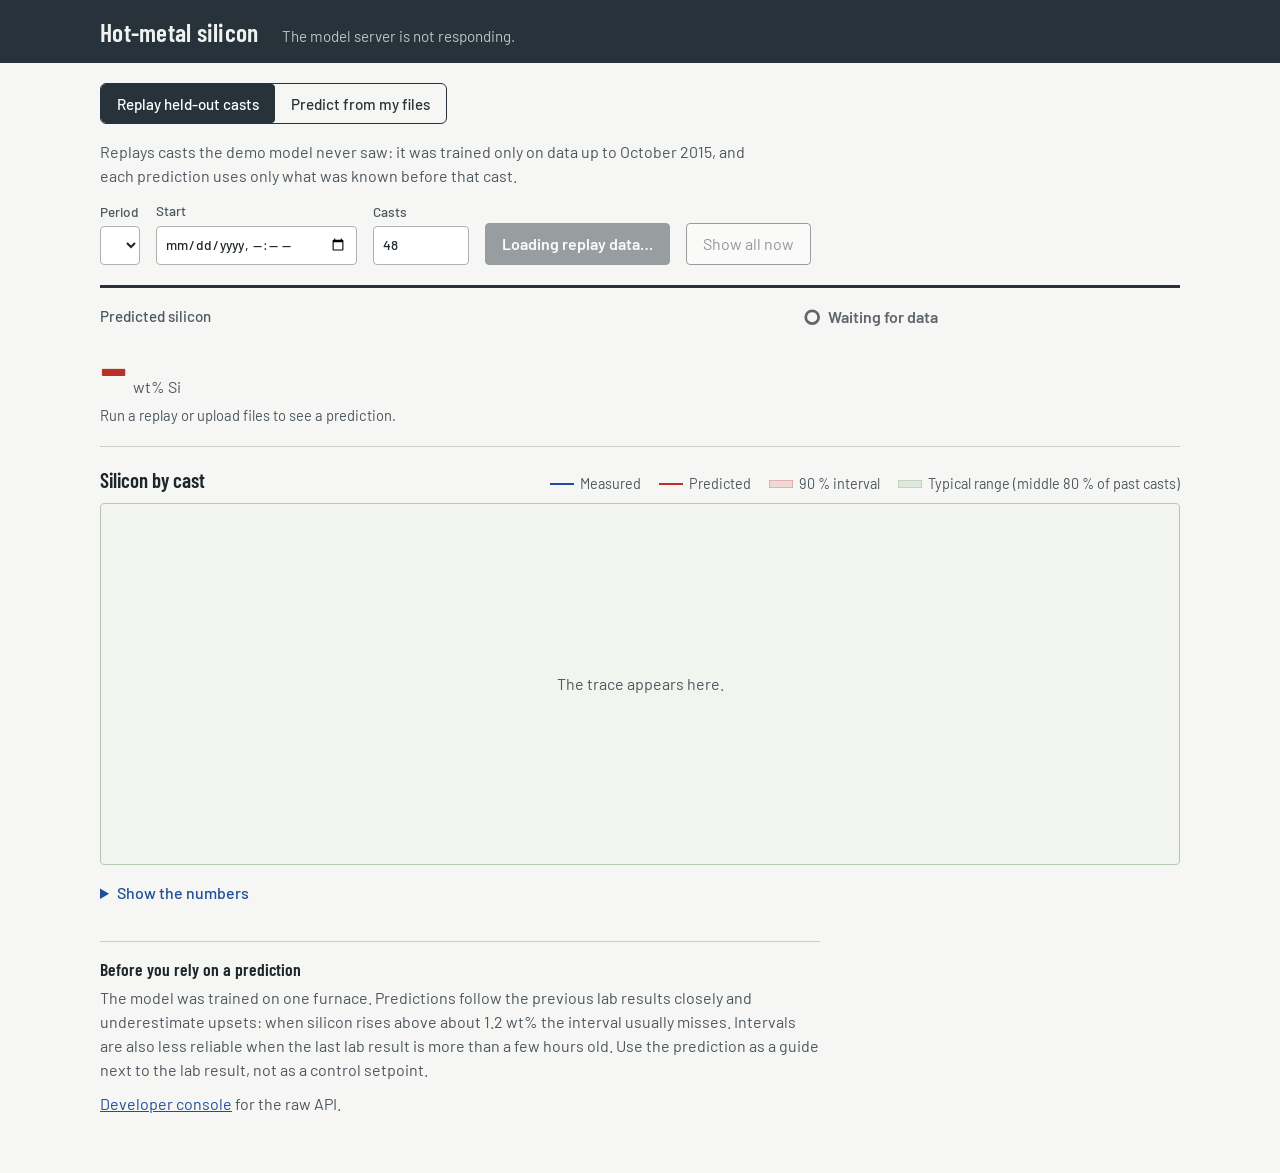
==== static/index.html @ e993f317 "Stage 4" ====
<!doctype html>
<html lang="en">
<head>
  <meta charset="utf-8">
  <meta name="viewport" content="width=device-width, initial-scale=1">
  <title>Hot-metal silicon</title>
  <link rel="preconnect" href="https://fonts.googleapis.com">
  <link rel="preconnect" href="https://fonts.gstatic.com" crossorigin>
  <link rel="stylesheet" href="https://fonts.googleapis.com/css2?family=Barlow:wght@400;500;600&family=Barlow+Condensed:wght@500;600&display=swap">
  <link rel="stylesheet" href="/static/app.css">
</head>
<body>
  <header class="masthead">
    <div class="masthead-inner">
      <h1>Hot-metal silicon</h1>
      <p id="model-line" class="model-line">Loading the model…</p>
    </div>
  </header>

  <main class="page">
    <div class="mode-switch" role="tablist" aria-label="Data source">
      <button role="tab" id="tab-replay" aria-selected="true" aria-controls="panel-replay">Replay held-out casts</button>
      <button role="tab" id="tab-files" aria-selected="false" aria-controls="panel-files" tabindex="-1">Predict from my files</button>
    </div>

    <section id="panel-replay" role="tabpanel" aria-labelledby="tab-replay" class="controls">
      <p class="lede">Replays casts the demo model never saw: it was trained only on data up to <span id="held-from">October 2015</span>,
        and each prediction uses only what was known before that cast.</p>
      <form id="replay-form" class="control-row">
        <label>Period
          <select id="replay-preset"></select>
        </label>
        <label>Start
          <input type="datetime-local" id="replay-start" step="60" required>
        </label>
        <label>Casts
          <input type="number" id="replay-casts" min="1" max="200" value="48" required>
        </label>
        <button type="submit" class="primary" id="replay-go">Play replay</button>
        <button type="button" id="replay-skip" disabled>Show all now</button>
      </form>
      <p id="replay-unavailable" class="notice" hidden></p>
    </section>

    <section id="panel-files" role="tabpanel" aria-labelledby="tab-files" class="controls" hidden>
      <p class="lede">Use your own readings. The sensor file needs a <code>dt</code> column and the 27 process variables
        (<span id="sensor-cols">Fb, Ph, Pc, …</span>), with at least 24 hourly rows before the chosen time.
        The Si file needs <code>dt</code> and <code>Si</code>, with at least 3 results before that time. CSV or Excel.</p>
      <form id="files-form" class="control-row">
        <label>Sensor readings
          <input type="file" id="sensor-file" accept=".csv,.xlsx,.xlsm" required>
        </label>
        <label>Si lab results
          <input type="file" id="si-file" accept=".csv,.xlsx,.xlsm" required>
        </label>
        <label>Cast time (optional)
          <input type="datetime-local" id="files-time" step="60" aria-describedby="files-time-help">
          <span id="files-time-help" class="hint">Blank means the latest sensor reading</span>
        </label>
        <button type="submit" class="primary" id="files-go">Predict next cast</button>
      </form>
    </section>

    <p id="error" class="error" role="alert" hidden></p>

    <section class="readout" aria-labelledby="readout-title" aria-live="polite">
      <div class="reading">
        <h2 id="readout-title" class="reading-title">Predicted silicon</h2>
        <p class="reading-value"><span id="pred-value">–</span><span class="unit">wt% Si</span></p>
        <p id="pred-when" class="reading-when">Run a replay or upload files to see a prediction.</p>
      </div>
      <div class="gauge-wrap">
        <svg id="gauge" class="gauge" role="img" aria-label="Prediction interval against the typical range"></svg>
        <p id="gauge-caption" class="gauge-caption"></p>
      </div>
      <div class="status">
        <p id="status-line" class="status-line" data-status="idle">
          <svg class="status-icon" viewBox="0 0 20 20" aria-hidden="true"><circle cx="10" cy="10" r="8"/></svg>
          <span id="status-text">Waiting for data</span>
        </p>
        <ul id="messages" class="messages"></ul>
      </div>
    </section>

    <section class="recorder" aria-labelledby="chart-title">
      <div class="recorder-head">
        <h2 id="chart-title">Silicon by cast</h2>
        <ul class="legend" aria-label="Legend">
          <li><svg viewBox="0 0 24 8" aria-hidden="true"><line x1="0" y1="4" x2="24" y2="4" class="pen-measured"/></svg>Measured</li>
          <li><svg viewBox="0 0 24 8" aria-hidden="true"><line x1="0" y1="4" x2="24" y2="4" class="pen-predicted"/></svg>Predicted</li>
          <li><svg viewBox="0 0 24 8" aria-hidden="true"><rect x="0" y="0" width="24" height="8" class="band-swatch"/></svg>90 % interval</li>
          <li><svg viewBox="0 0 24 8" aria-hidden="true"><rect x="0" y="0" width="24" height="8" class="typical-swatch"/></svg>Typical range (middle 80 % of past casts)</li>
        </ul>
      </div>
      <div class="chart-paper">
        <svg id="chart" class="chart" role="img" aria-label="Measured and predicted silicon by cast"></svg>
        <div id="tooltip" class="tooltip" hidden></div>
        <p id="chart-empty" class="chart-empty">The trace appears here.</p>
      </div>
      <p id="running" class="running"></p>
      <details class="table-view">
        <summary>Show the numbers</summary>
        <div class="table-scroll">
          <table>
            <thead><tr><th scope="col">Cast time</th><th scope="col">Measured</th><th scope="col">Predicted</th><th scope="col">90 % interval</th><th scope="col">Status</th></tr></thead>
            <tbody id="table-body"></tbody>
          </table>
        </div>
      </details>
    </section>

    <footer class="limits">
      <h2>Before you rely on a prediction</h2>
      <p>The model was trained on one furnace. Predictions follow the previous lab results closely and underestimate upsets:
        when silicon rises above about 1.2 wt% the interval usually misses. Intervals are also less reliable when the last lab
        result is more than a few hours old. Use the prediction as a guide next to the lab result, not as a control setpoint.</p>
      <p><a href="/console">Developer console</a> for the raw API.</p>
    </footer>
  </main>
  <script src="/static/app.js"></script>
</body>
</html>
---- static/app.css ----
/* Hot-metal silicon interface. Strip-chart-recorder concept: blue pen = measured, red pen = predicted, on green-gridded paper. */
:root {
  color-scheme: light;
  --page: #f6f7f5;
  --paper: #f2f5ef;          /* chart paper */
  --grid: #d3dfd1;           /* minor grid ink */
  --grid-major: #b3c8b0;     /* major grid ink */
  --steel: #27323a;          /* panel steel */
  --ink: #1e262b;            /* primary text */
  --ink-2: #4c575e;          /* secondary text */
  --rule: #c9d0cc;
  --measured: #1f4e9c;       /* blue pen */
  --predicted: #b8322a;      /* red pen */
  --band: rgba(184, 50, 42, 0.15);
  --band-edge: rgba(184, 50, 42, 0.45);
  --typical: #dfe8dc;
  --ok: #2d7a4b;
  --warn: #9c5a00;
  --none: #5f666c;
  --focus: #1f4e9c;
  --font: "Barlow", "Bahnschrift", "DIN Alternate", system-ui, sans-serif;
  --font-cond: "Barlow Condensed", "Bahnschrift Condensed", "Arial Narrow", var(--font);
}

* { box-sizing: border-box; }
[hidden] { display: none !important; }
html { -webkit-text-size-adjust: 100%; }
body {
  margin: 0;
  background: var(--page);
  color: var(--ink);
  font: 400 1rem/1.5 var(--font);
}
code { font-size: 0.92em; background: #e6ebe7; padding: 0 0.25em; border-radius: 3px; }
a { color: var(--measured); }
:focus-visible { outline: 3px solid var(--focus); outline-offset: 2px; }

/* masthead: the steel panel the instrument is mounted in */
.masthead { background: var(--steel); color: #eef2f0; }
.masthead-inner { max-width: 1120px; margin: 0 auto; padding: 1.1rem 1.25rem 1rem; display: flex; flex-wrap: wrap; align-items: baseline; gap: 0.25rem 1.5rem; }
.masthead h1 { margin: 0; font: 600 1.6rem/1.1 var(--font-cond); letter-spacing: 0.01em; }
.model-line { margin: 0; color: #b9c4c0; font-size: 0.95rem; }

.page { max-width: 1120px; margin: 0 auto; padding: 1.25rem 1.25rem 3rem; }

/* mode switch */
.mode-switch { display: inline-flex; border: 1px solid var(--steel); border-radius: 6px; overflow: hidden; margin-bottom: 1rem; }
.mode-switch button { font: 500 0.95rem var(--font); padding: 0.5rem 1rem; border: 0; background: transparent; color: var(--steel); cursor: pointer; }
.mode-switch button[aria-selected="true"] { background: var(--steel); color: #fff; }

/* controls */
.controls { margin-bottom: 1.25rem; }
.lede { margin: 0 0 0.85rem; max-width: 72ch; color: var(--ink-2); }
.control-row { display: flex; flex-wrap: wrap; align-items: flex-end; gap: 0.75rem 1rem; }
.control-row label { display: flex; flex-direction: column; gap: 0.25rem; font-size: 0.85rem; font-weight: 500; color: var(--ink-2); }
.hint { font-weight: 400; }
input, select, button { font: inherit; color: var(--ink); }
input[type="datetime-local"], input[type="number"], select {
  padding: 0.45rem 0.55rem; border: 1px solid #aab4b0; border-radius: 4px; background: #fff; min-height: 2.4rem;
}
input[type="number"] { width: 6rem; }
input[type="file"] { font-size: 0.9rem; max-width: 16rem; }
button { padding: 0.5rem 1rem; min-height: 2.4rem; border: 1px solid var(--steel); border-radius: 4px; background: #fff; cursor: pointer; }
button.primary { background: var(--steel); color: #fff; font-weight: 600; }
button:disabled { opacity: 0.45; cursor: default; }
.notice { margin: 0.75rem 0 0; color: var(--ink-2); }
.error { margin: 0 0 1rem; padding: 0.6rem 0.8rem; border-left: 4px solid var(--predicted); background: #fbeeec; max-width: 80ch; }

/* readout: the instrument face */
.readout {
  display: grid;
  grid-template-columns: minmax(12rem, auto) minmax(16rem, 1fr) minmax(16rem, 1.1fr);
  gap: 1rem 2rem;
  align-items: start;
  padding: 1.1rem 0 1.25rem;
  border-top: 3px solid var(--steel);
  border-bottom: 1px solid var(--rule);
}
.reading-title { margin: 0; font-size: 0.95rem; font-weight: 500; color: var(--ink-2); }
.reading-value { margin: 0; display: flex; align-items: baseline; gap: 0.4rem; font-variant-numeric: tabular-nums; }
#pred-value { font: 600 4.5rem/1 var(--font-cond); color: var(--predicted); letter-spacing: -0.01em; }
.unit { font-size: 1rem; color: var(--ink-2); }
.reading-when { margin: 0.25rem 0 0; color: var(--ink-2); font-size: 0.92rem; }
.gauge { width: 100%; height: 76px; display: block; }
.gauge-caption { margin: 0.2rem 0 0; font-size: 0.88rem; color: var(--ink-2); font-variant-numeric: tabular-nums; }
.status-line { margin: 0; display: flex; align-items: center; gap: 0.45rem; font-weight: 600; }
.status-icon { width: 1.15rem; height: 1.15rem; flex: none; }
.status-line[data-status="ok"] { color: var(--ok); }
.status-line[data-status="warning"] { color: var(--warn); }
.status-line[data-status="no_prediction"], .status-line[data-status="idle"] { color: var(--none); }
.status-icon circle, .status-icon path { fill: currentColor; }
.messages { margin: 0.4rem 0 0; padding-left: 1.1rem; color: var(--ink); font-size: 0.92rem; }
.messages li + li { margin-top: 0.2rem; }

/* recorder */
.recorder { padding-top: 1.25rem; }
.recorder-head { display: flex; flex-wrap: wrap; justify-content: space-between; align-items: baseline; gap: 0.5rem 1.5rem; margin-bottom: 0.5rem; }
.recorder-head h2 { margin: 0; font: 600 1.3rem var(--font-cond); }
.legend { display: flex; flex-wrap: wrap; gap: 0.25rem 1.1rem; list-style: none; margin: 0; padding: 0; font-size: 0.9rem; color: var(--ink-2); }
.legend li { display: flex; align-items: center; gap: 0.4rem; }
.legend svg { width: 24px; height: 8px; }
.pen-measured { stroke: var(--measured); stroke-width: 2; }
.pen-predicted { stroke: var(--predicted); stroke-width: 2; }
.band-swatch { fill: var(--band); stroke: var(--band-edge); stroke-width: 1; }
.typical-swatch { fill: var(--typical); stroke: #a9bfa6; stroke-width: 1; }
.chart-paper { position: relative; background: var(--paper); border: 1px solid var(--grid-major); border-radius: 4px; }
.chart { display: block; width: 100%; height: 360px; touch-action: none; }
.chart-empty { position: absolute; inset: 0; display: grid; place-items: center; margin: 0; color: var(--ink-2); pointer-events: none; }
.chart .grid-minor { stroke: var(--grid); stroke-width: 1; }
.chart .grid-major { stroke: var(--grid-major); stroke-width: 1; }
.chart .axis-text { fill: var(--ink-2); font: 400 12px var(--font); font-variant-numeric: tabular-nums; }
.chart .typical { fill: var(--typical); }
.chart .band { fill: var(--band); }
.chart .trace-measured { fill: none; stroke: var(--measured); stroke-width: 2; stroke-linejoin: round; stroke-linecap: round; }
.chart .trace-predicted { fill: none; stroke: var(--predicted); stroke-width: 2; stroke-linejoin: round; stroke-linecap: round; }
.chart .dot-measured { fill: var(--measured); stroke: var(--paper); stroke-width: 2; }
.chart .dot-predicted { fill: var(--predicted); stroke: var(--paper); stroke-width: 2; }
.chart .whisker { stroke: var(--band-edge); stroke-width: 2; }
.chart .pen-tip { fill: var(--predicted); }
.chart .crosshair { stroke: var(--steel); stroke-width: 1; stroke-dasharray: 3 3; }
.chart .label-measured { fill: var(--ink); font: 500 12px var(--font); }
.chart .label-predicted { fill: var(--ink); font: 500 12px var(--font); }
.tooltip {
  position: absolute; pointer-events: none; background: #fff; border: 1px solid var(--rule); border-radius: 4px;
  padding: 0.45rem 0.6rem; font-size: 0.85rem; line-height: 1.35; box-shadow: 0 2px 8px rgba(39, 50, 58, 0.18); min-width: 11rem;
  font-variant-numeric: tabular-nums;
}
.tooltip .tt-time { color: var(--ink-2); margin-bottom: 0.2rem; }
.tooltip .tt-row { display: flex; align-items: center; gap: 0.45rem; }
.tooltip .tt-row b { font-weight: 600; }
.tooltip .tt-key { width: 14px; height: 2px; flex: none; }
.running { margin: 0.7rem 0 0; max-width: 80ch; font-variant-numeric: tabular-nums; }

.table-view { margin-top: 1rem; }
.table-view summary { cursor: pointer; font-weight: 500; color: var(--measured); }
.table-scroll { max-height: 22rem; overflow: auto; margin-top: 0.5rem; border: 1px solid var(--rule); border-radius: 4px; background: #fff; }
table { border-collapse: collapse; width: 100%; font-size: 0.9rem; font-variant-numeric: tabular-nums; }
th, td { text-align: left; padding: 0.35rem 0.7rem; border-bottom: 1px solid #e3e7e4; white-space: nowrap; }
th { position: sticky; top: 0; background: #eef1ee; font-weight: 600; }

.limits { margin-top: 2.25rem; padding-top: 1rem; border-top: 1px solid var(--rule); color: var(--ink-2); max-width: 80ch; }
.limits h2 { margin: 0 0 0.4rem; font: 600 1.1rem var(--font-cond); color: var(--ink); }
.limits p { margin: 0 0 0.6rem; }

@media (max-width: 860px) {
  .readout { grid-template-columns: 1fr; gap: 1rem; }
  #pred-value { font-size: 3.6rem; }
  .chart { height: 300px; }
}
@media (prefers-reduced-motion: reduce) {
  * { scroll-behavior: auto !important; }
}
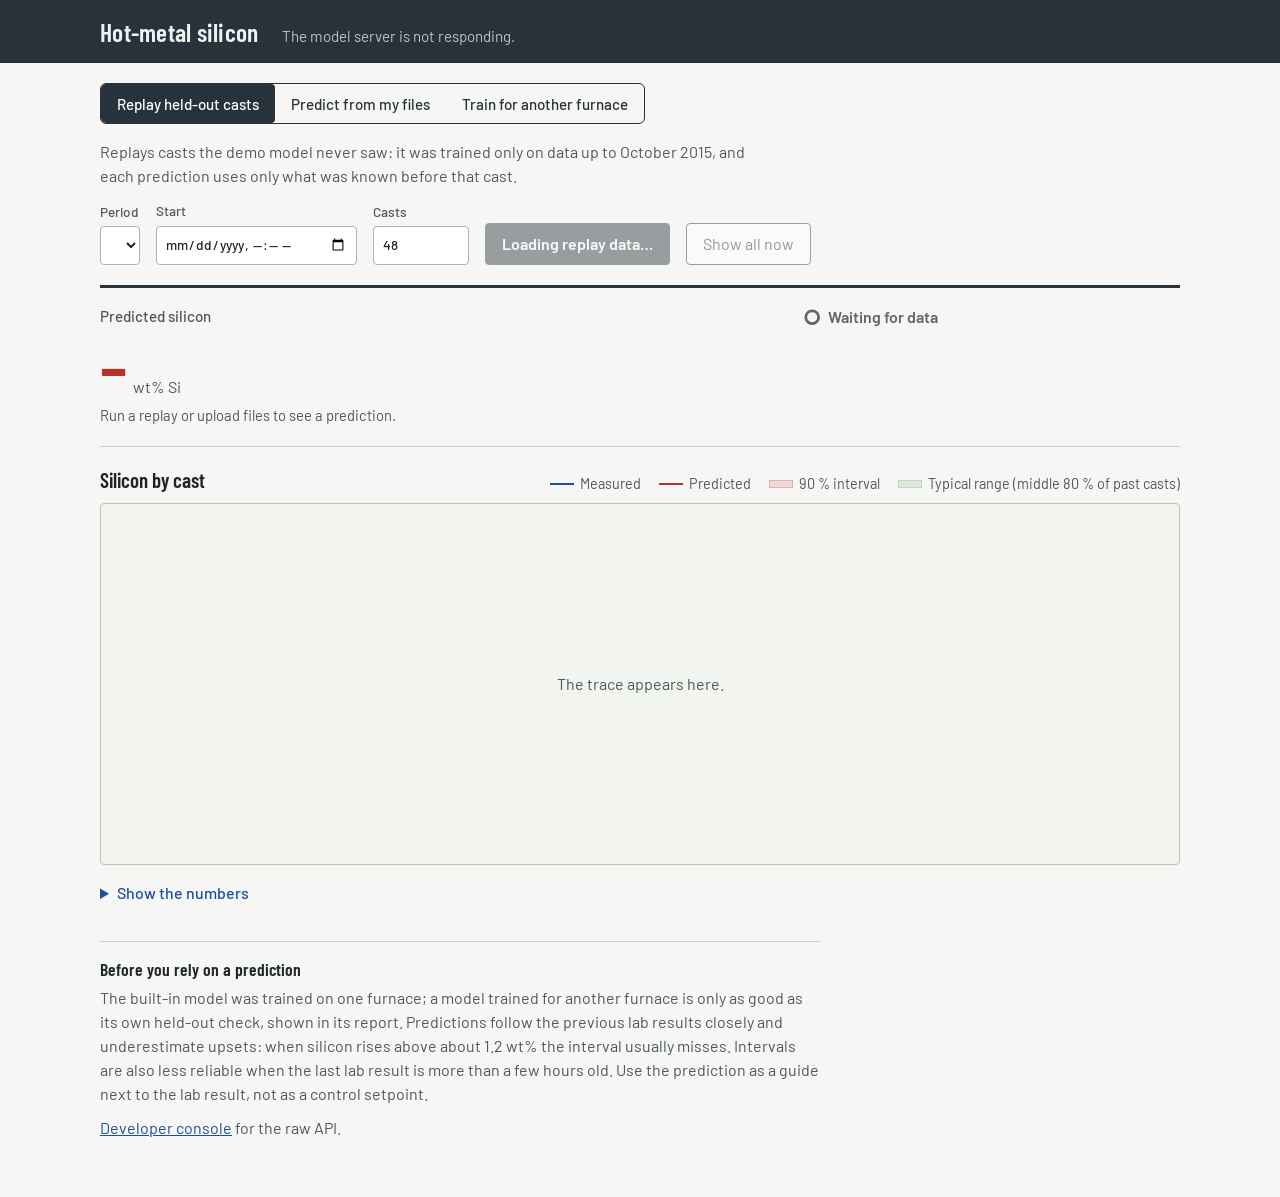
==== commit 826a2eb4: "Stage 5.1" ====
--- a/static/index.html
+++ b/static/index.html
@@ -21,6 +21,7 @@
     <div class="mode-switch" role="tablist" aria-label="Data source">
       <button role="tab" id="tab-replay" aria-selected="true" aria-controls="panel-replay">Replay held-out casts</button>
       <button role="tab" id="tab-files" aria-selected="false" aria-controls="panel-files" tabindex="-1">Predict from my files</button>
+      <button role="tab" id="tab-train" aria-selected="false" aria-controls="panel-train" tabindex="-1">Train for another furnace</button>
     </div>
 
     <section id="panel-replay" role="tabpanel" aria-labelledby="tab-replay" class="controls">
@@ -43,10 +44,16 @@
     </section>
 
     <section id="panel-files" role="tabpanel" aria-labelledby="tab-files" class="controls" hidden>
-      <p class="lede">Use your own readings. The sensor file needs a <code>dt</code> column and the 27 process variables
+      <p class="lede" id="files-lede-builtin">Use your own readings. The sensor file needs a <code>dt</code> column and the 27 process variables
         (<span id="sensor-cols">Fb, Ph, Pc, …</span>), with at least 24 hourly rows before the chosen time.
         The Si file needs <code>dt</code> and <code>Si</code>, with at least 3 results before that time. CSV or Excel.</p>
+      <p class="lede" id="files-lede-furnace" hidden>Files in <span id="files-furnace-name"></span>’s own layout. The sensor file needs
+        <span id="files-furnace-sensor"></span>, with at least 24 hours of readings before the chosen time. The Si file needs
+        <span id="files-furnace-si"></span>, with at least 3 results before that time.</p>
       <form id="files-form" class="control-row">
+        <label>Model
+          <select id="files-model"><option value="">Built-in model (this furnace)</option></select>
+        </label>
         <label>Sensor readings
           <input type="file" id="sensor-file" accept=".csv,.xlsx,.xlsm" required>
         </label>
@@ -59,6 +66,103 @@
         </label>
         <button type="submit" class="primary" id="files-go">Predict next cast</button>
       </form>
+    </section>
+
+    <section id="panel-train" role="tabpanel" aria-labelledby="tab-train" class="controls" hidden>
+      <p class="lede">A model trained on one furnace does not carry over to another, so each furnace gets its own model.
+        Upload that furnace’s history, tell the app which columns are which, and it trains the same recipe and checks it the way
+        the paper does: in time order, on a final period the model never saw, against simply repeating the last lab result.</p>
+
+      <form id="train-upload" class="control-row step-block">
+        <h2 class="step-title"><span class="step-no">1</span> Upload the history</h2>
+        <label>Sensor readings
+          <input type="file" id="train-sensor" accept=".csv,.xlsx,.xlsm" required>
+        </label>
+        <label>Si lab results
+          <input type="file" id="train-si" accept=".csv,.xlsx,.xlsm" required aria-describedby="train-si-help">
+          <span id="train-si-help" class="hint">May be the same Excel file</span>
+        </label>
+        <button type="submit" class="primary" id="train-read">Read files</button>
+        <p class="hint step-note">Hourly or finer readings over at least several months, and at least 1,000 Si results. Readings are
+          reduced to hourly medians. Up to 64 MB per upload.</p>
+      </form>
+
+      <form id="train-map" class="step-block" hidden>
+        <h2 class="step-title"><span class="step-no">2</span> Match the columns</h2>
+        <div class="map-grid">
+          <fieldset>
+            <legend>Sensor file <span id="map-sensor-file" class="file-name"></span></legend>
+            <div class="control-row">
+              <label id="map-sensor-sheet-wrap">Sheet <select id="map-sensor-sheet"></select></label>
+              <label>Time column <select id="map-sensor-time"></select></label>
+              <label class="check"><input type="checkbox" id="map-sensor-dayfirst"> Day first (31/12/2016)</label>
+            </div>
+            <p id="map-sensor-info" class="hint"></p>
+            <div class="sensor-head">
+              <span id="map-sensor-count" class="field-label">Sensors</span>
+              <button type="button" class="small" id="map-all">Select all</button>
+              <button type="button" class="small" id="map-none">Select none</button>
+            </div>
+            <div id="map-sensors" class="sensor-list" role="group" aria-labelledby="map-sensor-count"></div>
+            <label class="inline-label">Blast flow column
+              <select id="map-blast"></select>
+              <span class="hint">Zero or below marks the blast as off. Optional.</span>
+            </label>
+          </fieldset>
+          <fieldset>
+            <legend>Si file <span id="map-si-file" class="file-name"></span></legend>
+            <div class="control-row">
+              <label id="map-si-sheet-wrap">Sheet <select id="map-si-sheet"></select></label>
+              <label>Time column <select id="map-si-time"></select></label>
+              <label>Si column <select id="map-si-value"></select></label>
+              <label class="check"><input type="checkbox" id="map-si-dayfirst"> Day first</label>
+            </div>
+            <p id="map-si-info" class="hint"></p>
+            <label class="inline-label">Furnace name
+              <input type="text" id="map-name" maxlength="60" required placeholder="e.g. Furnace 2">
+            </label>
+          </fieldset>
+        </div>
+        <div class="control-row">
+          <button type="submit" class="primary" id="train-go">Train and validate</button>
+          <button type="button" id="train-restart">Choose other files</button>
+        </div>
+      </form>
+
+      <div id="train-progress" class="step-block" hidden>
+        <h2 class="step-title"><span class="step-no">3</span> Training and validating</h2>
+        <progress id="train-bar" max="1" value="0"></progress>
+        <p id="train-step" class="hint" aria-live="polite"></p>
+      </div>
+
+      <div id="train-report" class="step-block" hidden>
+        <h2 class="step-title" id="report-title">Result</h2>
+        <p id="report-verdict" class="verdict"></p>
+        <div class="table-scroll report-table">
+          <table>
+            <thead><tr><th scope="col"></th><th scope="col">Held-out MAE (wt%)</th><th scope="col">Held-out R²</th>
+              <th scope="col">Within ±0.1</th><th scope="col">Cross-validated MAE</th></tr></thead>
+            <tbody id="report-body"></tbody>
+          </table>
+        </div>
+        <ul id="report-facts" class="facts"></ul>
+        <div class="control-row">
+          <button type="button" class="primary" id="report-use">Predict with this model</button>
+        </div>
+        <p class="hint">The chart below shows the held-out period: what the model would have predicted, cast by cast, using only
+          data from before each cast.</p>
+      </div>
+
+      <div class="step-block" id="furnace-list-wrap" hidden>
+        <h2 class="step-title">Trained furnace models</h2>
+        <div class="table-scroll">
+          <table>
+            <thead><tr><th scope="col">Furnace</th><th scope="col">Data up to</th><th scope="col">Held-out MAE vs repeating the last result</th>
+              <th scope="col">Verdict</th><th scope="col"><span class="visually-hidden">Actions</span></th></tr></thead>
+            <tbody id="furnace-body"></tbody>
+          </table>
+        </div>
+      </div>
     </section>
 
     <p id="error" class="error" role="alert" hidden></p>
@@ -111,7 +215,8 @@
 
     <footer class="limits">
       <h2>Before you rely on a prediction</h2>
-      <p>The model was trained on one furnace. Predictions follow the previous lab results closely and underestimate upsets:
+      <p>The built-in model was trained on one furnace; a model trained for another furnace is only as good as its own
+        held-out check, shown in its report. Predictions follow the previous lab results closely and underestimate upsets:
         when silicon rises above about 1.2 wt% the interval usually misses. Intervals are also less reliable when the last lab
         result is more than a few hours old. Use the prediction as a guide next to the lab result, not as a control setpoint.</p>
       <p><a href="/console">Developer console</a> for the raw API.</p>
--- a/static/app.css
+++ b/static/app.css
@@ -142,11 +142,52 @@
 .limits h2 { margin: 0 0 0.4rem; font: 600 1.1rem var(--font-cond); color: var(--ink); }
 .limits p { margin: 0 0 0.6rem; }
 
+/* training tab */
+.visually-hidden { position: absolute; width: 1px; height: 1px; overflow: hidden; clip: rect(0 0 0 0); white-space: nowrap; }
+.step-block { margin: 0 0 1.4rem; padding-top: 0.9rem; border-top: 1px solid var(--rule); }
+.step-block.control-row { padding-top: 0.9rem; }
+.step-title { flex-basis: 100%; margin: 0 0 0.6rem; display: flex; align-items: center; gap: 0.5rem; font: 600 1.15rem var(--font-cond); }
+.step-no { display: inline-grid; place-items: center; width: 1.5rem; height: 1.5rem; border-radius: 50%; background: var(--steel); color: #fff; font: 600 0.9rem var(--font); }
+.step-note { flex-basis: 100%; margin: 0; }
+.map-grid { display: grid; grid-template-columns: 1.4fr 1fr; gap: 1rem 1.5rem; margin-bottom: 1rem; }
+fieldset { border: 1px solid var(--rule); border-radius: 6px; padding: 0.75rem 1rem 1rem; margin: 0; min-width: 0; background: #fff; }
+legend { font-weight: 600; padding: 0 0.3rem; }
+.file-name { font-weight: 400; color: var(--ink-2); }
+.control-row label.check { flex-direction: row; align-items: center; gap: 0.4rem; min-height: 2.4rem; }
+input[type="text"] { padding: 0.45rem 0.55rem; border: 1px solid #aab4b0; border-radius: 4px; background: #fff; min-height: 2.4rem; width: 16rem; max-width: 100%; }
+.inline-label { display: flex; flex-direction: column; gap: 0.25rem; margin-top: 0.8rem; font-size: 0.85rem; font-weight: 500; color: var(--ink-2); }
+.inline-label select, .inline-label input { align-self: flex-start; }
+.sensor-head { display: flex; align-items: center; gap: 0.5rem; margin: 0.6rem 0 0.4rem; }
+.field-label { font-size: 0.85rem; font-weight: 500; color: var(--ink-2); margin-right: auto; }
+button.small { min-height: 1.9rem; padding: 0.2rem 0.6rem; font-size: 0.85rem; }
+.sensor-list { display: grid; grid-template-columns: repeat(auto-fill, minmax(14rem, 1fr)); gap: 0.15rem 1rem; max-height: 16rem; overflow: auto;
+  padding: 0.4rem 0.5rem; border: 1px solid #e3e7e4; border-radius: 4px; }
+.sensor-list label { display: flex; align-items: baseline; gap: 0.4rem; font-size: 0.9rem; padding: 0.15rem 0; }
+.sensor-list .ex { color: var(--ink-2); font-size: 0.8rem; font-variant-numeric: tabular-nums; }
+.sensor-list .flag { color: var(--warn); font-size: 0.8rem; }
+.sensor-list label.problem { background: #fbeeec; }
+progress { width: min(32rem, 100%); height: 0.8rem; accent-color: var(--steel); }
+.verdict { margin: 0 0 0.8rem; padding: 0.6rem 0.8rem; border-left: 4px solid var(--none); background: #fff; max-width: 80ch; }
+.verdict[data-level="good"] { border-color: var(--ok); }
+.verdict[data-level="weak"] { border-color: var(--warn); }
+.verdict[data-level="poor"] { border-color: var(--predicted); }
+.report-table { max-width: 52rem; margin-bottom: 0.8rem; }
+.report-table td:first-child { font-weight: 500; }
+.facts { margin: 0 0 0.9rem; padding-left: 1.1rem; max-width: 80ch; }
+.facts li + li { margin-top: 0.2rem; }
+.facts .warn { color: var(--warn); }
+#furnace-body td:last-child { display: flex; gap: 0.4rem; }
+.tag { display: inline-block; padding: 0 0.45rem; border-radius: 3px; font-size: 0.82rem; font-weight: 600; background: #eef1ee; }
+.tag[data-level="good"] { color: var(--ok); }
+.tag[data-level="weak"] { color: var(--warn); }
+.tag[data-level="poor"] { color: var(--predicted); }
+
 @media (max-width: 860px) {
+  .map-grid { grid-template-columns: 1fr; }
   .readout { grid-template-columns: 1fr; gap: 1rem; }
   #pred-value { font-size: 3.6rem; }
   .chart { height: 300px; }
 }
 @media (prefers-reduced-motion: reduce) {
   * { scroll-behavior: auto !important; }
-}
+}
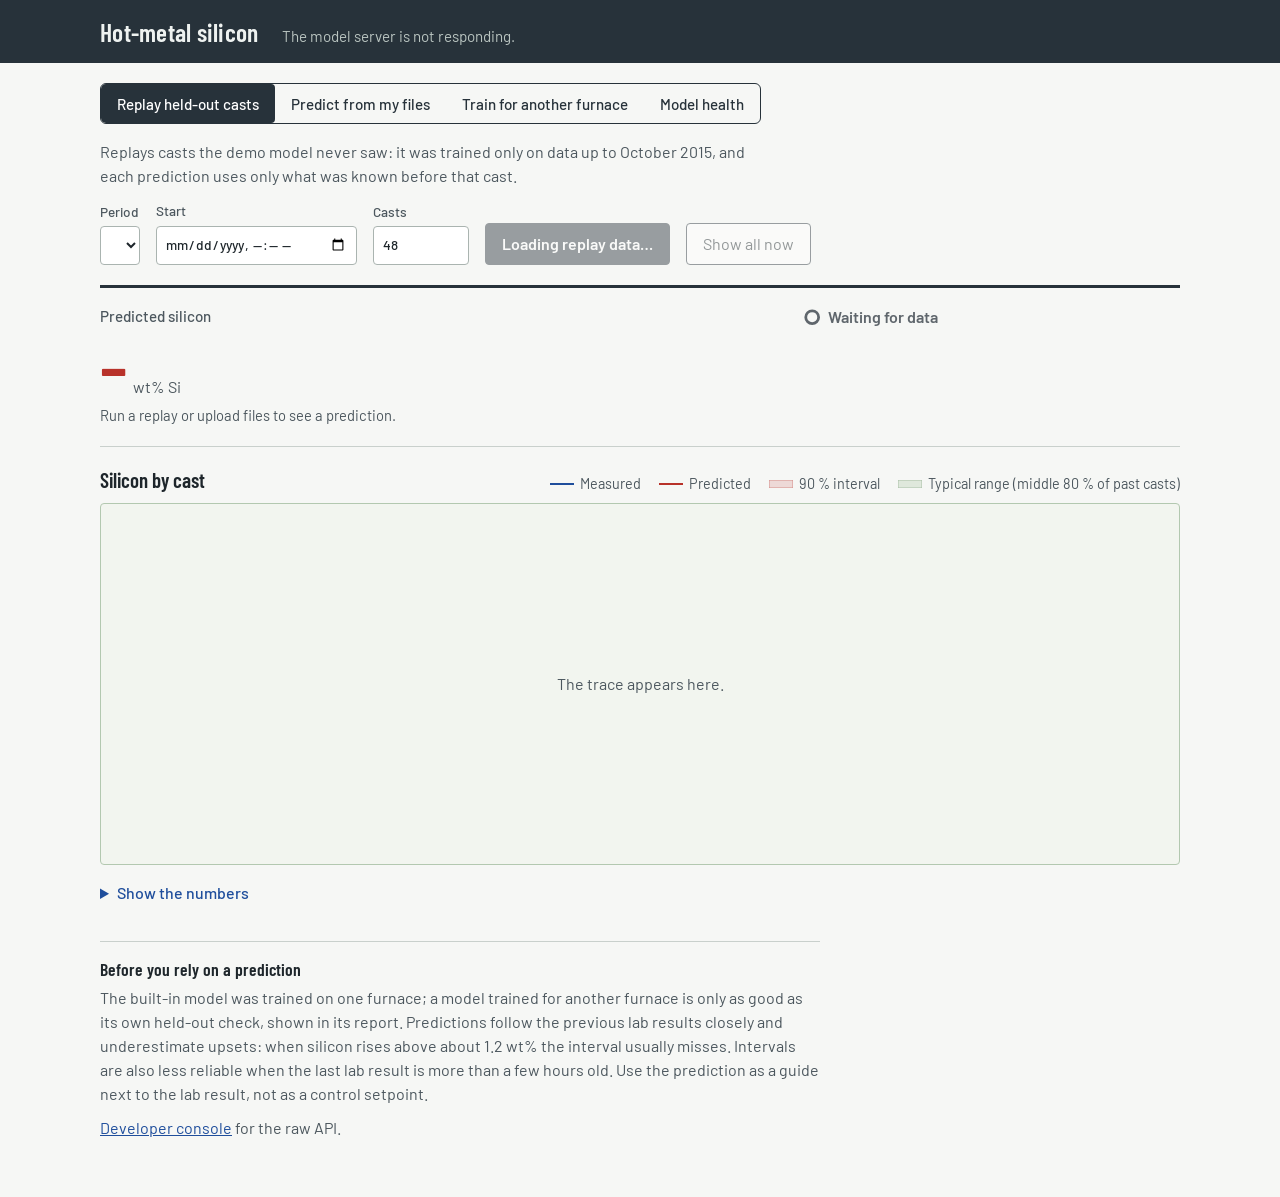
==== commit 6fe1d624: "Stage 5.2" ====
--- a/static/index.html
+++ b/static/index.html
@@ -22,6 +22,7 @@
       <button role="tab" id="tab-replay" aria-selected="true" aria-controls="panel-replay">Replay held-out casts</button>
       <button role="tab" id="tab-files" aria-selected="false" aria-controls="panel-files" tabindex="-1">Predict from my files</button>
       <button role="tab" id="tab-train" aria-selected="false" aria-controls="panel-train" tabindex="-1">Train for another furnace</button>
+      <button role="tab" id="tab-health" aria-selected="false" aria-controls="panel-health" tabindex="-1">Model health</button>
     </div>
 
     <section id="panel-replay" role="tabpanel" aria-labelledby="tab-replay" class="controls">
@@ -165,6 +166,42 @@
       </div>
     </section>
 
+    <section id="panel-health" role="tabpanel" aria-labelledby="tab-health" class="controls" hidden>
+      <p class="lede">Is the model still worth using? Every prediction is checked against the lab result that follows it. Over a moving
+        window of casts this view compares the model’s error with simply repeating the last result, checks that the 90 % intervals
+        still hold about 90 % of the measured values, and counts sensor readings the cleaner had to replace.</p>
+      <div class="control-row">
+        <label>Model
+          <select id="health-source"><option value="demo">Built-in model, held-out period</option></select>
+        </label>
+      </div>
+      <p id="health-status" class="verdict" data-level="none" aria-live="polite">Loading…</p>
+      <p id="health-summary" class="hint"></p>
+      <div class="health-charts">
+        <svg id="health-chart" class="health-chart" role="img" aria-labelledby="health-chart-desc"></svg>
+        <p id="health-chart-desc" class="visually-hidden"></p>
+      </div>
+      <ul class="legend health-legend" aria-label="Legend">
+        <li><svg viewBox="0 0 24 8" aria-hidden="true"><line x1="0" y1="4" x2="24" y2="4" class="pen-predicted"/></svg>Model</li>
+        <li><svg viewBox="0 0 24 8" aria-hidden="true"><line x1="0" y1="4" x2="24" y2="4" class="pen-persist"/></svg>Repeat last result</li>
+        <li><svg viewBox="0 0 24 8" aria-hidden="true"><line x1="0" y1="4" x2="24" y2="4" class="pen-measured"/></svg>Interval coverage</li>
+        <li id="health-fault-legend"><svg viewBox="0 0 24 8" aria-hidden="true"><line x1="0" y1="4" x2="24" y2="4" class="pen-fault"/></svg>Casts with replaced readings</li>
+        <li><svg viewBox="0 0 24 8" aria-hidden="true"><rect x="0" y="0" width="24" height="8" class="alert-swatch"/></svg>Alert period</li>
+      </ul>
+      <h2 class="step-title">Alerts</h2>
+      <ul id="health-alerts" class="alerts"></ul>
+      <details class="table-view">
+        <summary>Month by month</summary>
+        <div class="table-scroll">
+          <table>
+            <thead><tr><th scope="col">Month</th><th scope="col">Casts</th><th scope="col">Model MAE</th><th scope="col">Repeat-last MAE</th>
+              <th scope="col">Interval coverage</th><th scope="col" id="health-fault-col">Casts with replaced readings</th><th scope="col">Highest Si</th></tr></thead>
+            <tbody id="health-months"></tbody>
+          </table>
+        </div>
+      </details>
+    </section>
+
     <p id="error" class="error" role="alert" hidden></p>
 
     <section class="readout" aria-labelledby="readout-title" aria-live="polite">
--- a/static/app.css
+++ b/static/app.css
@@ -182,7 +182,32 @@
 .tag[data-level="weak"] { color: var(--warn); }
 .tag[data-level="poor"] { color: var(--predicted); }
 
+/* model health tab */
+body[data-tab="tab-health"] .readout, body[data-tab="tab-health"] .recorder { display: none; }
+.health-charts { background: var(--paper); border: 1px solid var(--grid-major); border-radius: 4px; margin: 0.6rem 0 0.4rem; }
+.health-chart { display: block; width: 100%; height: 420px; }
+.health-chart .grid-major { stroke: var(--grid-major); stroke-width: 1; }
+.health-chart .axis-text { fill: var(--ink-2); font: 400 12px var(--font); font-variant-numeric: tabular-nums; }
+.health-chart .panel-title { fill: var(--ink); font: 600 12px var(--font); }
+.health-chart .line-model { fill: none; stroke: var(--predicted); stroke-width: 2; }
+.health-chart .line-persist { fill: none; stroke: #6b7479; stroke-width: 1.5; stroke-dasharray: 5 3; }
+.health-chart .line-cov { fill: none; stroke: var(--measured); stroke-width: 2; }
+.health-chart .line-fault { fill: none; stroke: var(--warn); stroke-width: 2; }
+.health-chart .ref { stroke: #6b7479; stroke-width: 1; stroke-dasharray: 2 3; }
+.health-chart .alert-band { fill: rgba(156, 90, 0, 0.13); }
+.pen-persist { stroke: #6b7479; stroke-width: 2; stroke-dasharray: 5 3; }
+.pen-fault { stroke: var(--warn); stroke-width: 2; }
+.alert-swatch { fill: rgba(156, 90, 0, 0.18); }
+.health-legend { margin-bottom: 1rem; }
+.verdict[data-level="ok"] { border-color: var(--ok); }
+.verdict[data-level="alert"] { border-color: var(--warn); }
+.alerts { margin: 0 0 1rem; padding: 0; list-style: none; max-width: 86ch; }
+.alerts li { padding: 0.45rem 0.7rem; border-left: 3px solid var(--warn); background: #fff; margin-bottom: 0.4rem; }
+.alerts .when { display: block; font-weight: 600; font-size: 0.9rem; }
+.alerts .kind { font-weight: 500; color: var(--ink-2); }
+
 @media (max-width: 860px) {
+  .health-chart { height: 380px; }
   .map-grid { grid-template-columns: 1fr; }
   .readout { grid-template-columns: 1fr; gap: 1rem; }
   #pred-value { font-size: 3.6rem; }
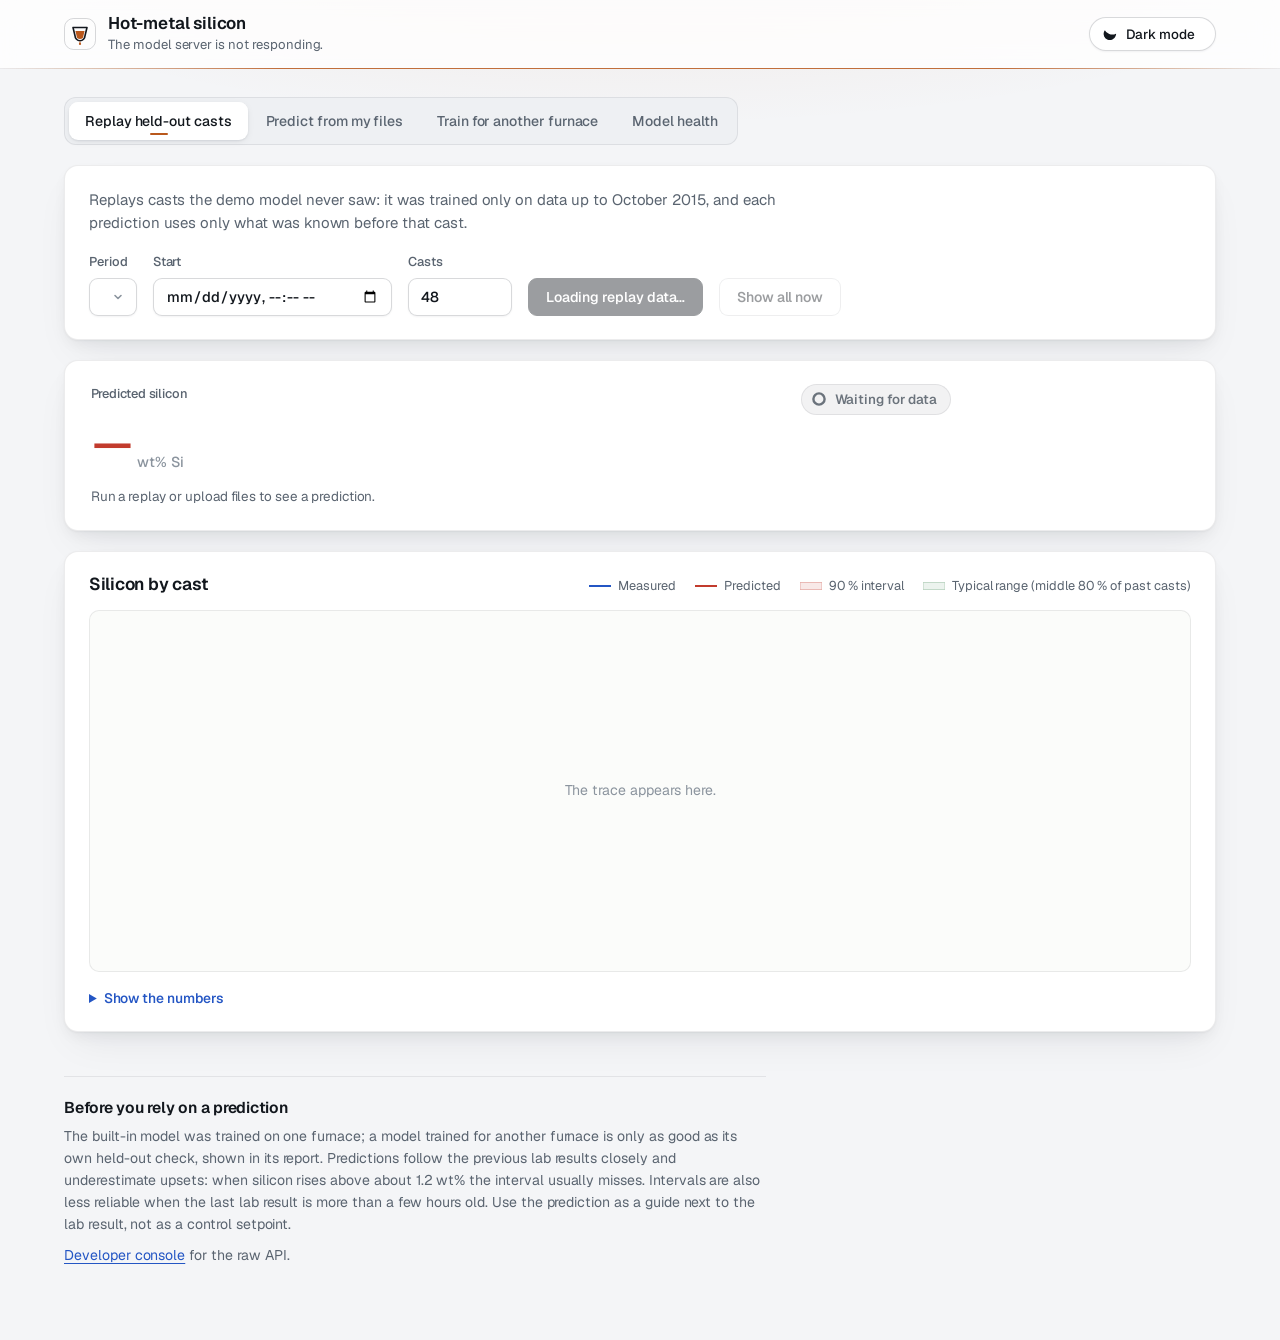
==== commit 0835c828: "Stage 6" ====
--- a/static/index.html
+++ b/static/index.html
@@ -4,21 +4,56 @@
   <meta charset="utf-8">
   <meta name="viewport" content="width=device-width, initial-scale=1">
   <title>Hot-metal silicon</title>
-  <link rel="preconnect" href="https://fonts.googleapis.com">
-  <link rel="preconnect" href="https://fonts.gstatic.com" crossorigin>
-  <link rel="stylesheet" href="https://fonts.googleapis.com/css2?family=Barlow:wght@400;500;600&family=Barlow+Condensed:wght@500;600&display=swap">
+  <meta name="color-scheme" content="light dark">
+  <link rel="preload" href="/static/fonts/geist-latin-wght.woff2" as="font" type="font/woff2" crossorigin>
   <link rel="stylesheet" href="/static/app.css">
+  <script>
+    /* set the theme before the page paints, so it never flashes the wrong colours */
+    (function () {
+      var t = null;
+      try { t = localStorage.getItem("si-theme"); } catch (e) { /* storage blocked */ }
+      if (t !== "light" && t !== "dark") t = window.matchMedia && window.matchMedia("(prefers-color-scheme: dark)").matches ? "dark" : "light";
+      document.documentElement.dataset.theme = t;
+    })();
+  </script>
 </head>
 <body>
   <header class="masthead">
     <div class="masthead-inner">
-      <h1>Hot-metal silicon</h1>
-      <p id="model-line" class="model-line">Loading the model…</p>
+      <div class="brand">
+        <svg class="brand-mark" viewBox="0 0 32 32" aria-hidden="true">
+          <rect x="0.5" y="0.5" width="31" height="31" rx="9" fill="none" stroke="currentColor" stroke-opacity="0.16"/>
+          <path d="M9 9.5h14l-2 8.2a5 5 0 0 1-10 0z" fill="none" stroke="currentColor" stroke-width="1.6" stroke-linejoin="round"/>
+          <path d="M11.4 13h9.2l-1.1 4.5a3.4 3.4 0 0 1-7 0z" fill="var(--copper)"/>
+          <path d="M16 22.6c0 1.6-1.1 2.3-1.1 3.4a1.1 1.1 0 0 0 2.2 0c0-1.1-1.1-1.8-1.1-3.4z" fill="var(--copper)"/>
+        </svg>
+        <div class="brand-text">
+          <h1>Hot-metal silicon</h1>
+          <p id="model-line" class="model-line">Loading the model…</p>
+        </div>
+      </div>
+      <button type="button" id="theme-toggle" class="theme-toggle" aria-pressed="false">
+        <svg class="theme-icon" id="theme-icon" viewBox="0 0 24 24" aria-hidden="true">
+          <mask id="theme-moon-mask" maskUnits="userSpaceOnUse" x="0" y="0" width="24" height="24">
+            <rect width="24" height="24" fill="#fff"/>
+            <circle class="moon-bite" cx="27" cy="1" r="7" fill="#000"/>
+          </mask>
+          <circle class="sun-core" cx="12" cy="12" r="5" fill="currentColor" mask="url(#theme-moon-mask)"/>
+          <g class="sun-rays" stroke="currentColor" stroke-width="1.9" stroke-linecap="round">
+            <line x1="12" y1="1.8" x2="12" y2="3.6"/><line x1="12" y1="20.4" x2="12" y2="22.2"/>
+            <line x1="1.8" y1="12" x2="3.6" y2="12"/><line x1="20.4" y1="12" x2="22.2" y2="12"/>
+            <line x1="4.8" y1="4.8" x2="6.1" y2="6.1"/><line x1="17.9" y1="17.9" x2="19.2" y2="19.2"/>
+            <line x1="4.8" y1="19.2" x2="6.1" y2="17.9"/><line x1="17.9" y1="6.1" x2="19.2" y2="4.8"/>
+          </g>
+        </svg>
+        <span class="toggle-label" id="theme-label">Dark mode</span>
+      </button>
     </div>
   </header>
 
   <main class="page">
     <div class="mode-switch" role="tablist" aria-label="Data source">
+      <span class="tab-thumb" aria-hidden="true"></span>
       <button role="tab" id="tab-replay" aria-selected="true" aria-controls="panel-replay">Replay held-out casts</button>
       <button role="tab" id="tab-files" aria-selected="false" aria-controls="panel-files" tabindex="-1">Predict from my files</button>
       <button role="tab" id="tab-train" aria-selected="false" aria-controls="panel-train" tabindex="-1">Train for another furnace</button>
--- a/static/app.css
+++ b/static/app.css
@@ -1,218 +1,464 @@
-/* Hot-metal silicon interface. Strip-chart-recorder concept: blue pen = measured, red pen = predicted, on green-gridded paper. */
+/* Hot-metal silicon interface.
+   A precision instrument: quiet neutral surfaces, hairline borders, layered soft shadows and one accent (copper, the colour of a
+   tapping stream) used only for the pour line under the header and the active tab. Measured silicon is the blue pen, the
+   prediction the red pen, on finely gridded chart paper. Geist (OFL) is bundled in /static/fonts so the page looks the same offline.
+   Theme is set on <html data-theme="light|dark">. */
+@font-face {
+  font-family: "Geist";
+  src: url("/static/fonts/geist-latin-wght.woff2") format("woff2-variations"), url("/static/fonts/geist-latin-wght.woff2") format("woff2");
+  font-weight: 100 900;
+  font-style: normal;
+  font-display: swap;
+}
+
 :root {
   color-scheme: light;
-  --page: #f6f7f5;
-  --paper: #f2f5ef;          /* chart paper */
-  --grid: #d3dfd1;           /* minor grid ink */
-  --grid-major: #b3c8b0;     /* major grid ink */
-  --steel: #27323a;          /* panel steel */
-  --ink: #1e262b;            /* primary text */
-  --ink-2: #4c575e;          /* secondary text */
-  --rule: #c9d0cc;
-  --measured: #1f4e9c;       /* blue pen */
-  --predicted: #b8322a;      /* red pen */
-  --band: rgba(184, 50, 42, 0.15);
-  --band-edge: rgba(184, 50, 42, 0.45);
-  --typical: #dfe8dc;
-  --ok: #2d7a4b;
-  --warn: #9c5a00;
-  --none: #5f666c;
-  --focus: #1f4e9c;
-  --font: "Barlow", "Bahnschrift", "DIN Alternate", system-ui, sans-serif;
-  --font-cond: "Barlow Condensed", "Bahnschrift Condensed", "Arial Narrow", var(--font);
-}
-
+  --canvas: #f4f5f7;
+  --surface: #ffffff;
+  --surface-2: #f7f8fa;           /* insets, table heads, segmented track */
+  --surface-3: #eef0f3;
+  --hairline: rgba(17, 24, 32, 0.08);
+  --hairline-strong: rgba(17, 24, 32, 0.16);
+  --ink: #12171d;
+  --ink-2: #5a6470;
+  --ink-3: #8b949e;
+  --copper: #b9581c;
+  --copper-soft: rgba(185, 88, 28, 0.12);
+  --header-bg: rgba(255, 255, 255, 0.78);
+  --btn: #14191f;                 /* primary button */
+  --btn-ink: #ffffff;
+  --btn-hover: #2a323b;
+  --paper: #fbfcfa;
+  --grid: rgba(70, 110, 80, 0.10);
+  --grid-major: rgba(70, 110, 80, 0.22);
+  --measured: #2456c4;
+  --predicted: #c23b2d;
+  --persist: #77818b;
+  --band: rgba(194, 59, 45, 0.11);
+  --band-edge: rgba(194, 59, 45, 0.38);
+  --typical: rgba(70, 140, 90, 0.10);
+  --typical-edge: rgba(70, 140, 90, 0.35);
+  --gauge-track: #eceef1;
+  --gauge-tick: #a3abb3;
+  --alert-fill: rgba(196, 120, 20, 0.11);
+  --ok: #1f7a4a;
+  --ok-soft: rgba(31, 122, 74, 0.09);
+  --warn: #a35a00;
+  --warn-soft: rgba(196, 120, 20, 0.10);
+  --none: #6b737c;
+  --none-soft: rgba(107, 115, 124, 0.09);
+  --error: #b42318;
+  --error-soft: rgba(180, 35, 24, 0.07);
+  --focus: rgba(36, 86, 196, 0.35);
+  --focus-edge: #2456c4;
+  --shadow-sm: 0 1px 2px rgba(16, 24, 32, 0.05);
+  --shadow-md: 0 1px 2px rgba(16, 24, 32, 0.04), 0 6px 16px -4px rgba(16, 24, 32, 0.07), 0 18px 40px -12px rgba(16, 24, 32, 0.08);
+  --inner-light: inset 0 1px 0 rgba(255, 255, 255, 0.9);
+  --font: "Geist", "Inter", "Segoe UI Variable", "Segoe UI", system-ui, -apple-system, sans-serif;
+  --ease: cubic-bezier(0.2, 0.7, 0.2, 1);
+}
+:root[data-theme="dark"] {
+  color-scheme: dark;
+  --canvas: #0f1316;
+  --surface: #151a1e;
+  --surface-2: #1a2025;
+  --surface-3: #222a30;
+  --hairline: rgba(255, 255, 255, 0.07);
+  --hairline-strong: rgba(255, 255, 255, 0.14);
+  --ink: #e9edf0;
+  --ink-2: #98a3ad;
+  --ink-3: #6c7782;
+  --copper: #f0965a;
+  --copper-soft: rgba(240, 150, 90, 0.14);
+  --header-bg: rgba(15, 19, 22, 0.72);
+  --btn: #eef1f3;
+  --btn-ink: #12171d;
+  --btn-hover: #ffffff;
+  --paper: #12181b;
+  --grid: rgba(150, 210, 170, 0.05);
+  --grid-major: rgba(150, 210, 170, 0.11);
+  --measured: #8db5ff;
+  --predicted: #ff8a7a;
+  --persist: #8d98a2;
+  --band: rgba(255, 138, 122, 0.13);
+  --band-edge: rgba(255, 138, 122, 0.45);
+  --typical: rgba(120, 200, 150, 0.08);
+  --typical-edge: rgba(120, 200, 150, 0.30);
+  --gauge-track: #232b31;
+  --gauge-tick: #5d6872;
+  --alert-fill: rgba(240, 170, 80, 0.10);
+  --ok: #5fd197;
+  --ok-soft: rgba(95, 209, 151, 0.10);
+  --warn: #f2b65c;
+  --warn-soft: rgba(242, 182, 92, 0.10);
+  --none: #98a3ad;
+  --none-soft: rgba(152, 163, 173, 0.10);
+  --error: #ff8f84;
+  --error-soft: rgba(255, 143, 132, 0.08);
+  --focus: rgba(141, 181, 255, 0.35);
+  --focus-edge: #8db5ff;
+  --shadow-sm: 0 1px 2px rgba(0, 0, 0, 0.4);
+  --shadow-md: 0 1px 2px rgba(0, 0, 0, 0.35), 0 12px 32px -12px rgba(0, 0, 0, 0.55);
+  --inner-light: inset 0 1px 0 rgba(255, 255, 255, 0.045);
+}
+
+/* ---------------------------------------------------------------- base */
 * { box-sizing: border-box; }
 [hidden] { display: none !important; }
-html { -webkit-text-size-adjust: 100%; }
+html { -webkit-text-size-adjust: 100%; text-rendering: optimizeLegibility; -webkit-font-smoothing: antialiased; -moz-osx-font-smoothing: grayscale; }
 body {
-  margin: 0;
-  background: var(--page);
+  margin: 0; min-height: 100vh;
+  background:
+    radial-gradient(1200px 380px at 50% -140px, var(--copper-soft), transparent 70%),
+    var(--canvas);
   color: var(--ink);
-  font: 400 1rem/1.5 var(--font);
-}
-code { font-size: 0.92em; background: #e6ebe7; padding: 0 0.25em; border-radius: 3px; }
-a { color: var(--measured); }
-:focus-visible { outline: 3px solid var(--focus); outline-offset: 2px; }
-
-/* masthead: the steel panel the instrument is mounted in */
-.masthead { background: var(--steel); color: #eef2f0; }
-.masthead-inner { max-width: 1120px; margin: 0 auto; padding: 1.1rem 1.25rem 1rem; display: flex; flex-wrap: wrap; align-items: baseline; gap: 0.25rem 1.5rem; }
-.masthead h1 { margin: 0; font: 600 1.6rem/1.1 var(--font-cond); letter-spacing: 0.01em; }
-.model-line { margin: 0; color: #b9c4c0; font-size: 0.95rem; }
-
-.page { max-width: 1120px; margin: 0 auto; padding: 1.25rem 1.25rem 3rem; }
-
-/* mode switch */
-.mode-switch { display: inline-flex; border: 1px solid var(--steel); border-radius: 6px; overflow: hidden; margin-bottom: 1rem; }
-.mode-switch button { font: 500 0.95rem var(--font); padding: 0.5rem 1rem; border: 0; background: transparent; color: var(--steel); cursor: pointer; }
-.mode-switch button[aria-selected="true"] { background: var(--steel); color: #fff; }
-
-/* controls */
-.controls { margin-bottom: 1.25rem; }
-.lede { margin: 0 0 0.85rem; max-width: 72ch; color: var(--ink-2); }
-.control-row { display: flex; flex-wrap: wrap; align-items: flex-end; gap: 0.75rem 1rem; }
-.control-row label { display: flex; flex-direction: column; gap: 0.25rem; font-size: 0.85rem; font-weight: 500; color: var(--ink-2); }
-.hint { font-weight: 400; }
+  font: 400 15px/1.55 var(--font);
+  font-feature-settings: "ss01", "cv11";
+  letter-spacing: -0.003em;
+}
+
+::selection { background: var(--focus); }
+code { font-size: 0.9em; background: var(--surface-3); padding: 0.05em 0.35em; border-radius: 5px; }
+a { color: var(--measured); text-decoration-thickness: 1px; text-underline-offset: 3px; }
+:focus-visible { outline: 2px solid var(--focus-edge); outline-offset: 2px; border-radius: 6px; }
+h1, h2, h3 { letter-spacing: -0.015em; }
+.visually-hidden { position: absolute; width: 1px; height: 1px; overflow: hidden; clip: rect(0 0 0 0); white-space: nowrap; }
+
+/* ---------------------------------------------------------------- header: translucent, sticky, with the copper pour line */
+.masthead {
+  position: sticky; top: 0; z-index: 20;
+  background: var(--header-bg);
+  -webkit-backdrop-filter: saturate(160%) blur(14px); backdrop-filter: saturate(160%) blur(14px);
+  border-bottom: 1px solid var(--hairline);
+}
+.masthead::after {
+  content: ""; position: absolute; left: 0; right: 0; bottom: -1px; height: 1px;
+  background: linear-gradient(90deg, transparent 0%, var(--copper) 22%, var(--copper) 78%, transparent 100%);
+  opacity: 0.85;
+}
+.masthead-inner { max-width: 1200px; margin: 0 auto; padding: 0.8rem 1.5rem; display: flex; align-items: center; gap: 1rem; }
+.brand { display: flex; align-items: center; gap: 0.75rem; margin-right: auto; min-width: 0; flex: 1 1 auto; }
+.brand-mark { width: 32px; height: 32px; flex: none; color: var(--ink); }
+.brand-text { min-width: 0; }
+.masthead h1 { margin: 0; font: 620 1.06rem/1.2 var(--font); letter-spacing: -0.01em; }
+.model-line { margin: 0.1rem 0 0; color: var(--ink-2); font-size: 0.82rem; }
+.theme-toggle {
+  flex: none; display: inline-flex; align-items: center; gap: 0.45rem; height: 2.1rem; padding: 0 0.85rem 0 0.7rem;
+  border: 1px solid var(--hairline-strong); border-radius: 999px; background: var(--surface); color: var(--ink);
+  font: 500 0.84rem var(--font); cursor: pointer; box-shadow: var(--shadow-sm), var(--inner-light);
+  transition: border-color 0.15s var(--ease), background-color 0.15s var(--ease);
+}
+.theme-toggle:hover { border-color: var(--ink-3); }
+.theme-toggle .theme-icon { width: 1.1rem; height: 1.1rem; flex: none; overflow: visible; }
+
+.page { max-width: 1200px; margin: 0 auto; padding: 1.75rem 1.5rem 4rem; }
+
+/* ---------------------------------------------------------------- tabs: segmented control with a sliding thumb */
+.mode-switch {
+  position: relative; display: inline-flex; flex-wrap: wrap; gap: 2px; padding: 4px; margin-bottom: 1.25rem; max-width: 100%;
+  background: var(--surface-3); border: 1px solid var(--hairline); border-radius: 12px;
+}
+.tab-thumb {
+  position: absolute; top: 0; left: 0; width: 0; height: 0; border-radius: 9px; pointer-events: none;
+  background: var(--surface); box-shadow: 0 1px 2px rgba(16, 24, 32, 0.08), 0 2px 8px -2px rgba(16, 24, 32, 0.10), var(--inner-light);
+  transition: transform 0.32s var(--ease), width 0.32s var(--ease), height 0.32s var(--ease);
+}
+:root[data-theme="dark"] .tab-thumb { background: var(--surface-2); border: 1px solid var(--hairline); }
+.tab-thumb::after {
+  content: ""; position: absolute; left: 50%; bottom: 5px; width: 18px; height: 2px; margin-left: -9px; border-radius: 2px; background: var(--copper);
+}
+.mode-switch button {
+  position: relative; z-index: 1; font: 500 0.88rem var(--font); letter-spacing: -0.005em; padding: 0 1rem; height: 2.4rem;
+  border: 0; border-radius: 9px; background: transparent; color: var(--ink-2); cursor: pointer; box-shadow: none;
+  transition: color 0.2s var(--ease);
+}
+.mode-switch button:hover { color: var(--ink); }
+.mode-switch button[aria-selected="true"] { color: var(--ink); }
+.mode-switch:not(.has-thumb) button[aria-selected="true"] { background: var(--surface); box-shadow: var(--shadow-sm); }
+
+/* ---------------------------------------------------------------- panels */
+.controls, .readout, .recorder {
+  background: var(--surface); border: 1px solid var(--hairline); border-radius: 14px; box-shadow: var(--shadow-md), var(--inner-light);
+}
+.controls { margin-bottom: 1.25rem; padding: 1.35rem 1.5rem 1.45rem; }
+.lede { margin: 0 0 1.1rem; max-width: 72ch; color: var(--ink-2); }
+.control-row { display: flex; flex-wrap: wrap; align-items: flex-end; gap: 0.85rem 1rem; }
+.control-row label { display: flex; flex-direction: column; gap: 0.38rem; font-size: 0.8rem; font-weight: 520; color: var(--ink-2); }
+.hint { font-weight: 400; color: var(--ink-3); font-size: 0.82rem; }
+
+/* ---------------------------------------------------------------- form controls */
 input, select, button { font: inherit; color: var(--ink); }
-input[type="datetime-local"], input[type="number"], select {
-  padding: 0.45rem 0.55rem; border: 1px solid #aab4b0; border-radius: 4px; background: #fff; min-height: 2.4rem;
-}
-input[type="number"] { width: 6rem; }
-input[type="file"] { font-size: 0.9rem; max-width: 16rem; }
-button { padding: 0.5rem 1rem; min-height: 2.4rem; border: 1px solid var(--steel); border-radius: 4px; background: #fff; cursor: pointer; }
-button.primary { background: var(--steel); color: #fff; font-weight: 600; }
-button:disabled { opacity: 0.45; cursor: default; }
-.notice { margin: 0.75rem 0 0; color: var(--ink-2); }
-.error { margin: 0 0 1rem; padding: 0.6rem 0.8rem; border-left: 4px solid var(--predicted); background: #fbeeec; max-width: 80ch; }
-
-/* readout: the instrument face */
+input[type="datetime-local"], input[type="number"], input[type="text"], select {
+  height: 2.4rem; padding: 0 0.75rem; border: 1px solid var(--hairline-strong); border-radius: 9px; background: var(--surface);
+  box-shadow: var(--shadow-sm); font-size: 0.9rem; font-variant-numeric: tabular-nums;
+  transition: border-color 0.15s var(--ease), box-shadow 0.15s var(--ease);
+}
+select {
+  -webkit-appearance: none; appearance: none; padding-right: 2.1rem; cursor: pointer;
+  background-image: url("data:image/svg+xml,%3Csvg xmlns='http://www.w3.org/2000/svg' width='12' height='12' viewBox='0 0 12 12'%3E%3Cpath d='M3 4.5 6 7.5 9 4.5' fill='none' stroke='%238b949e' stroke-width='1.6' stroke-linecap='round' stroke-linejoin='round'/%3E%3C/svg%3E");
+  background-repeat: no-repeat; background-position: right 0.7rem center;
+}
+input[type="datetime-local"]:hover, input[type="number"]:hover, input[type="text"]:hover, select:hover { border-color: var(--ink-3); }
+input[type="datetime-local"]:focus, input[type="number"]:focus, input[type="text"]:focus, select:focus {
+  outline: none; border-color: var(--focus-edge); box-shadow: 0 0 0 3px var(--focus);
+}
+input[type="number"] { width: 6.5rem; }
+input[type="text"] { width: 17rem; max-width: 100%; }
+input[type="file"] { font-size: 0.84rem; max-width: 17rem; color: var(--ink-2); }
+input[type="file"]::file-selector-button {
+  margin-right: 0.7rem; height: 2.2rem; padding: 0 0.85rem; border: 1px solid var(--hairline-strong); border-radius: 8px;
+  background: var(--surface); color: var(--ink); font: 520 0.84rem var(--font); cursor: pointer; box-shadow: var(--shadow-sm);
+}
+input[type="file"]::file-selector-button:hover { border-color: var(--ink-3); }
+input[type="checkbox"] { width: 1rem; height: 1rem; accent-color: var(--btn); }
+
+button {
+  height: 2.4rem; padding: 0 1.05rem; border: 1px solid var(--hairline-strong); border-radius: 9px; background: var(--surface);
+  font: 540 0.88rem var(--font); letter-spacing: -0.005em; cursor: pointer; box-shadow: var(--shadow-sm), var(--inner-light);
+  transition: background-color 0.15s var(--ease), border-color 0.15s var(--ease), transform 0.08s var(--ease);
+}
+button:hover:not(:disabled) { border-color: var(--ink-3); }
+button:active:not(:disabled) { transform: translateY(0.5px) scale(0.99); }
+button.primary {
+  background: var(--btn); border-color: var(--btn); color: var(--btn-ink);
+  box-shadow: 0 1px 2px rgba(16, 24, 32, 0.2), inset 0 1px 0 rgba(255, 255, 255, 0.12);
+}
+button.primary:hover:not(:disabled) { background: var(--btn-hover); border-color: var(--btn-hover); }
+button:disabled { opacity: 0.42; cursor: default; box-shadow: none; }
+button.small { height: 1.9rem; padding: 0 0.7rem; font-size: 0.8rem; border-radius: 7px; }
+
+.notice { margin: 0.85rem 0 0; color: var(--ink-2); }
+.error {
+  margin: 0 0 1.25rem; padding: 0.75rem 1rem; max-width: 80ch; color: var(--ink);
+  border: 1px solid color-mix(in srgb, var(--error) 30%, transparent); border-radius: 10px; background: var(--error-soft);
+}
+
+/* ---------------------------------------------------------------- readout: the instrument face */
 .readout {
-  display: grid;
-  grid-template-columns: minmax(12rem, auto) minmax(16rem, 1fr) minmax(16rem, 1.1fr);
-  gap: 1rem 2rem;
-  align-items: start;
-  padding: 1.1rem 0 1.25rem;
-  border-top: 3px solid var(--steel);
-  border-bottom: 1px solid var(--rule);
-}
-.reading-title { margin: 0; font-size: 0.95rem; font-weight: 500; color: var(--ink-2); }
-.reading-value { margin: 0; display: flex; align-items: baseline; gap: 0.4rem; font-variant-numeric: tabular-nums; }
-#pred-value { font: 600 4.5rem/1 var(--font-cond); color: var(--predicted); letter-spacing: -0.01em; }
-.unit { font-size: 1rem; color: var(--ink-2); }
-.reading-when { margin: 0.25rem 0 0; color: var(--ink-2); font-size: 0.92rem; }
+  display: grid; grid-template-columns: minmax(13rem, auto) minmax(16rem, 1fr) minmax(16rem, 1.1fr);
+  gap: 1rem 2.25rem; align-items: start; padding: 1.4rem 1.6rem 1.5rem; margin-bottom: 1.25rem;
+}
+.reading-title { margin: 0; font-size: 0.8rem; font-weight: 520; color: var(--ink-2); }
+.reading-value { margin: 0.2rem 0 0; display: flex; align-items: baseline; gap: 0.45rem; font-variant-numeric: tabular-nums; }
+#pred-value { font: 300 4.6rem/0.95 var(--font); color: var(--predicted); letter-spacing: -0.045em; }
+.unit { font-size: 0.9rem; color: var(--ink-3); font-weight: 500; }
+.reading-when { margin: 0.55rem 0 0; color: var(--ink-2); font-size: 0.84rem; }
 .gauge { width: 100%; height: 76px; display: block; }
-.gauge-caption { margin: 0.2rem 0 0; font-size: 0.88rem; color: var(--ink-2); font-variant-numeric: tabular-nums; }
-.status-line { margin: 0; display: flex; align-items: center; gap: 0.45rem; font-weight: 600; }
-.status-icon { width: 1.15rem; height: 1.15rem; flex: none; }
-.status-line[data-status="ok"] { color: var(--ok); }
-.status-line[data-status="warning"] { color: var(--warn); }
-.status-line[data-status="no_prediction"], .status-line[data-status="idle"] { color: var(--none); }
+.gauge-caption { margin: 0.25rem 0 0; font-size: 0.82rem; color: var(--ink-2); font-variant-numeric: tabular-nums; line-height: 1.5; }
+.status-line {
+  margin: 0; display: inline-flex; align-items: center; gap: 0.45rem; height: 1.95rem; padding: 0 0.8rem 0 0.6rem;
+  border-radius: 999px; font-size: 0.84rem; font-weight: 560; border: 1px solid transparent;
+}
+.status-icon { width: 1rem; height: 1rem; flex: none; }
+.status-line[data-status="ok"] { color: var(--ok); background: var(--ok-soft); border-color: color-mix(in srgb, var(--ok) 22%, transparent); }
+.status-line[data-status="warning"] { color: var(--warn); background: var(--warn-soft); border-color: color-mix(in srgb, var(--warn) 24%, transparent); }
+.status-line[data-status="no_prediction"], .status-line[data-status="idle"] { color: var(--none); background: var(--none-soft); border-color: var(--hairline); }
 .status-icon circle, .status-icon path { fill: currentColor; }
-.messages { margin: 0.4rem 0 0; padding-left: 1.1rem; color: var(--ink); font-size: 0.92rem; }
-.messages li + li { margin-top: 0.2rem; }
-
-/* recorder */
-.recorder { padding-top: 1.25rem; }
-.recorder-head { display: flex; flex-wrap: wrap; justify-content: space-between; align-items: baseline; gap: 0.5rem 1.5rem; margin-bottom: 0.5rem; }
-.recorder-head h2 { margin: 0; font: 600 1.3rem var(--font-cond); }
-.legend { display: flex; flex-wrap: wrap; gap: 0.25rem 1.1rem; list-style: none; margin: 0; padding: 0; font-size: 0.9rem; color: var(--ink-2); }
-.legend li { display: flex; align-items: center; gap: 0.4rem; }
-.legend svg { width: 24px; height: 8px; }
-.pen-measured { stroke: var(--measured); stroke-width: 2; }
-.pen-predicted { stroke: var(--predicted); stroke-width: 2; }
+.messages { margin: 0.7rem 0 0; padding-left: 1.05rem; color: var(--ink); font-size: 0.86rem; }
+.messages li + li { margin-top: 0.25rem; }
+.messages li::marker { color: var(--ink-3); }
+
+/* ---------------------------------------------------------------- recorder: chart paper */
+.recorder { padding: 1.3rem 1.5rem 1.4rem; }
+.recorder-head { display: flex; flex-wrap: wrap; justify-content: space-between; align-items: baseline; gap: 0.5rem 1.5rem; margin-bottom: 0.85rem; }
+.recorder-head h2 { margin: 0; font: 620 1.08rem var(--font); }
+.legend { display: flex; flex-wrap: wrap; gap: 0.3rem 1.2rem; list-style: none; margin: 0; padding: 0; font-size: 0.8rem; color: var(--ink-2); }
+.legend li { display: flex; align-items: center; gap: 0.45rem; }
+.legend svg { width: 22px; height: 8px; }
+.pen-measured { stroke: var(--measured); stroke-width: 2; stroke-linecap: round; }
+.pen-predicted { stroke: var(--predicted); stroke-width: 2; stroke-linecap: round; }
 .band-swatch { fill: var(--band); stroke: var(--band-edge); stroke-width: 1; }
-.typical-swatch { fill: var(--typical); stroke: #a9bfa6; stroke-width: 1; }
-.chart-paper { position: relative; background: var(--paper); border: 1px solid var(--grid-major); border-radius: 4px; }
+.typical-swatch { fill: var(--typical); stroke: var(--typical-edge); stroke-width: 1; }
+.chart-paper { position: relative; background: var(--paper); border: 1px solid var(--hairline); border-radius: 10px; overflow: hidden; }
 .chart { display: block; width: 100%; height: 360px; touch-action: none; }
-.chart-empty { position: absolute; inset: 0; display: grid; place-items: center; margin: 0; color: var(--ink-2); pointer-events: none; }
-.chart .grid-minor { stroke: var(--grid); stroke-width: 1; }
+.chart-empty { position: absolute; inset: 0; display: grid; place-items: center; margin: 0; color: var(--ink-3); font-size: 0.88rem; pointer-events: none; }
+.chart .grid-minor { stroke: var(--grid); stroke-width: 1; stroke-dasharray: 1 3; }
 .chart .grid-major { stroke: var(--grid-major); stroke-width: 1; }
-.chart .axis-text { fill: var(--ink-2); font: 400 12px var(--font); font-variant-numeric: tabular-nums; }
+.chart .axis-text { fill: var(--ink-3); font: 450 11.5px var(--font); font-variant-numeric: tabular-nums; }
 .chart .typical { fill: var(--typical); }
 .chart .band { fill: var(--band); }
-.chart .trace-measured { fill: none; stroke: var(--measured); stroke-width: 2; stroke-linejoin: round; stroke-linecap: round; }
+.chart .trace-measured { fill: none; stroke: var(--measured); stroke-width: 1.75; stroke-linejoin: round; stroke-linecap: round; }
 .chart .trace-predicted { fill: none; stroke: var(--predicted); stroke-width: 2; stroke-linejoin: round; stroke-linecap: round; }
-.chart .dot-measured { fill: var(--measured); stroke: var(--paper); stroke-width: 2; }
+.chart .dot-measured { fill: var(--surface); stroke: var(--measured); stroke-width: 1.5; r: 2.6px; }
 .chart .dot-predicted { fill: var(--predicted); stroke: var(--paper); stroke-width: 2; }
-.chart .whisker { stroke: var(--band-edge); stroke-width: 2; }
+.chart .whisker { stroke: var(--band-edge); stroke-width: 2; stroke-linecap: round; }
 .chart .pen-tip { fill: var(--predicted); }
-.chart .crosshair { stroke: var(--steel); stroke-width: 1; stroke-dasharray: 3 3; }
-.chart .label-measured { fill: var(--ink); font: 500 12px var(--font); }
-.chart .label-predicted { fill: var(--ink); font: 500 12px var(--font); }
+.chart .crosshair { stroke: var(--ink-3); stroke-width: 1; stroke-dasharray: 2 3; }
+.chart .label-measured, .chart .label-predicted { fill: var(--ink-2); font: 520 11.5px var(--font); }
 .tooltip {
-  position: absolute; pointer-events: none; background: #fff; border: 1px solid var(--rule); border-radius: 4px;
-  padding: 0.45rem 0.6rem; font-size: 0.85rem; line-height: 1.35; box-shadow: 0 2px 8px rgba(39, 50, 58, 0.18); min-width: 11rem;
-  font-variant-numeric: tabular-nums;
-}
-.tooltip .tt-time { color: var(--ink-2); margin-bottom: 0.2rem; }
-.tooltip .tt-row { display: flex; align-items: center; gap: 0.45rem; }
-.tooltip .tt-row b { font-weight: 600; }
-.tooltip .tt-key { width: 14px; height: 2px; flex: none; }
-.running { margin: 0.7rem 0 0; max-width: 80ch; font-variant-numeric: tabular-nums; }
-
+  position: absolute; pointer-events: none; min-width: 11.5rem; padding: 0.6rem 0.75rem; font-size: 0.8rem; line-height: 1.45;
+  color: var(--ink); background: color-mix(in srgb, var(--surface) 88%, transparent);
+  -webkit-backdrop-filter: blur(10px); backdrop-filter: blur(10px);
+  border: 1px solid var(--hairline-strong); border-radius: 10px; box-shadow: var(--shadow-md); font-variant-numeric: tabular-nums;
+}
+.tooltip .tt-time { color: var(--ink-2); margin-bottom: 0.3rem; font-weight: 520; }
+.tooltip .tt-row { display: flex; align-items: center; gap: 0.5rem; }
+.tooltip .tt-row b { font-weight: 620; }
+.tooltip .tt-key { width: 12px; height: 2px; border-radius: 1px; flex: none; }
+.running { margin: 0.9rem 0 0; max-width: 80ch; font-size: 0.88rem; color: var(--ink-2); font-variant-numeric: tabular-nums; }
+
+/* ---------------------------------------------------------------- tables */
 .table-view { margin-top: 1rem; }
-.table-view summary { cursor: pointer; font-weight: 500; color: var(--measured); }
-.table-scroll { max-height: 22rem; overflow: auto; margin-top: 0.5rem; border: 1px solid var(--rule); border-radius: 4px; background: #fff; }
-table { border-collapse: collapse; width: 100%; font-size: 0.9rem; font-variant-numeric: tabular-nums; }
-th, td { text-align: left; padding: 0.35rem 0.7rem; border-bottom: 1px solid #e3e7e4; white-space: nowrap; }
-th { position: sticky; top: 0; background: #eef1ee; font-weight: 600; }
-
-.limits { margin-top: 2.25rem; padding-top: 1rem; border-top: 1px solid var(--rule); color: var(--ink-2); max-width: 80ch; }
-.limits h2 { margin: 0 0 0.4rem; font: 600 1.1rem var(--font-cond); color: var(--ink); }
+.table-view summary { cursor: pointer; font-weight: 540; font-size: 0.86rem; color: var(--measured); width: fit-content; }
+.table-scroll { max-height: 22rem; overflow: auto; margin-top: 0.6rem; border: 1px solid var(--hairline); border-radius: 10px; background: var(--surface); }
+table { border-collapse: collapse; width: 100%; font-size: 0.84rem; font-variant-numeric: tabular-nums; }
+th, td { text-align: left; padding: 0.55rem 0.85rem; border-bottom: 1px solid var(--hairline); white-space: nowrap; }
+th { position: sticky; top: 0; z-index: 1; background: var(--surface-2); color: var(--ink-2); font-weight: 560; font-size: 0.78rem; }
+tbody tr:last-child td { border-bottom: 0; }
+tbody tr:hover td { background: var(--surface-2); }
+
+.limits { margin-top: 2.75rem; padding-top: 1.25rem; border-top: 1px solid var(--hairline); color: var(--ink-2); max-width: 78ch; font-size: 0.88rem; }
+.limits h2 { margin: 0 0 0.5rem; font: 620 0.98rem var(--font); color: var(--ink); }
 .limits p { margin: 0 0 0.6rem; }
 
-/* training tab */
-.visually-hidden { position: absolute; width: 1px; height: 1px; overflow: hidden; clip: rect(0 0 0 0); white-space: nowrap; }
-.step-block { margin: 0 0 1.4rem; padding-top: 0.9rem; border-top: 1px solid var(--rule); }
-.step-block.control-row { padding-top: 0.9rem; }
-.step-title { flex-basis: 100%; margin: 0 0 0.6rem; display: flex; align-items: center; gap: 0.5rem; font: 600 1.15rem var(--font-cond); }
-.step-no { display: inline-grid; place-items: center; width: 1.5rem; height: 1.5rem; border-radius: 50%; background: var(--steel); color: #fff; font: 600 0.9rem var(--font); }
+/* ---------------------------------------------------------------- training tab */
+.step-block { margin: 1.35rem 0 0; padding-top: 1.25rem; border-top: 1px solid var(--hairline); }
+.step-block.control-row { padding-top: 1.25rem; }
+.step-title { flex-basis: 100%; margin: 0 0 0.85rem; display: flex; align-items: center; gap: 0.6rem; font: 620 1rem var(--font); }
+.step-no {
+  display: inline-grid; place-items: center; width: 1.45rem; height: 1.45rem; border-radius: 50%;
+  background: var(--copper-soft); color: var(--copper); border: 1px solid color-mix(in srgb, var(--copper) 35%, transparent);
+  font: 640 0.75rem var(--font); font-variant-numeric: tabular-nums;
+}
 .step-note { flex-basis: 100%; margin: 0; }
-.map-grid { display: grid; grid-template-columns: 1.4fr 1fr; gap: 1rem 1.5rem; margin-bottom: 1rem; }
-fieldset { border: 1px solid var(--rule); border-radius: 6px; padding: 0.75rem 1rem 1rem; margin: 0; min-width: 0; background: #fff; }
-legend { font-weight: 600; padding: 0 0.3rem; }
-.file-name { font-weight: 400; color: var(--ink-2); }
-.control-row label.check { flex-direction: row; align-items: center; gap: 0.4rem; min-height: 2.4rem; }
-input[type="text"] { padding: 0.45rem 0.55rem; border: 1px solid #aab4b0; border-radius: 4px; background: #fff; min-height: 2.4rem; width: 16rem; max-width: 100%; }
-.inline-label { display: flex; flex-direction: column; gap: 0.25rem; margin-top: 0.8rem; font-size: 0.85rem; font-weight: 500; color: var(--ink-2); }
+.map-grid { display: grid; grid-template-columns: 1.4fr 1fr; gap: 1rem 1.25rem; margin-bottom: 1.1rem; }
+fieldset { border: 1px solid var(--hairline); border-radius: 12px; padding: 0.9rem 1.1rem 1.1rem; margin: 0; min-width: 0; background: var(--surface-2); }
+legend { font-weight: 600; font-size: 0.88rem; padding: 0 0.35rem; }
+.file-name { font-weight: 400; color: var(--ink-3); }
+.control-row label.check { flex-direction: row; align-items: center; gap: 0.45rem; height: 2.4rem; color: var(--ink); font-weight: 450; font-size: 0.86rem; }
+.inline-label { display: flex; flex-direction: column; gap: 0.38rem; margin-top: 0.95rem; font-size: 0.8rem; font-weight: 520; color: var(--ink-2); }
 .inline-label select, .inline-label input { align-self: flex-start; }
-.sensor-head { display: flex; align-items: center; gap: 0.5rem; margin: 0.6rem 0 0.4rem; }
-.field-label { font-size: 0.85rem; font-weight: 500; color: var(--ink-2); margin-right: auto; }
-button.small { min-height: 1.9rem; padding: 0.2rem 0.6rem; font-size: 0.85rem; }
-.sensor-list { display: grid; grid-template-columns: repeat(auto-fill, minmax(14rem, 1fr)); gap: 0.15rem 1rem; max-height: 16rem; overflow: auto;
-  padding: 0.4rem 0.5rem; border: 1px solid #e3e7e4; border-radius: 4px; }
-.sensor-list label { display: flex; align-items: baseline; gap: 0.4rem; font-size: 0.9rem; padding: 0.15rem 0; }
-.sensor-list .ex { color: var(--ink-2); font-size: 0.8rem; font-variant-numeric: tabular-nums; }
-.sensor-list .flag { color: var(--warn); font-size: 0.8rem; }
-.sensor-list label.problem { background: #fbeeec; }
-progress { width: min(32rem, 100%); height: 0.8rem; accent-color: var(--steel); }
-.verdict { margin: 0 0 0.8rem; padding: 0.6rem 0.8rem; border-left: 4px solid var(--none); background: #fff; max-width: 80ch; }
-.verdict[data-level="good"] { border-color: var(--ok); }
-.verdict[data-level="weak"] { border-color: var(--warn); }
-.verdict[data-level="poor"] { border-color: var(--predicted); }
-.report-table { max-width: 52rem; margin-bottom: 0.8rem; }
-.report-table td:first-child { font-weight: 500; }
-.facts { margin: 0 0 0.9rem; padding-left: 1.1rem; max-width: 80ch; }
-.facts li + li { margin-top: 0.2rem; }
+.sensor-head { display: flex; align-items: center; gap: 0.5rem; margin: 0.75rem 0 0.5rem; }
+.field-label { font-size: 0.8rem; font-weight: 520; color: var(--ink-2); margin-right: auto; }
+.sensor-list {
+  display: grid; grid-template-columns: repeat(auto-fill, minmax(14rem, 1fr)); gap: 0.1rem 1rem; max-height: 16rem; overflow: auto;
+  padding: 0.5rem 0.7rem; border: 1px solid var(--hairline); border-radius: 9px; background: var(--surface);
+}
+.sensor-list label { display: flex; align-items: baseline; gap: 0.45rem; font-size: 0.86rem; padding: 0.2rem 0.25rem; border-radius: 6px; }
+.sensor-list label:hover { background: var(--surface-2); }
+.sensor-list .ex { color: var(--ink-3); font-size: 0.76rem; font-variant-numeric: tabular-nums; }
+.sensor-list .flag { color: var(--warn); font-size: 0.76rem; }
+.sensor-list label.problem { background: var(--error-soft); }
+progress { width: min(32rem, 100%); height: 6px; border: 0; border-radius: 999px; overflow: hidden; background: var(--surface-3); accent-color: var(--copper); }
+progress::-webkit-progress-bar { background: var(--surface-3); border-radius: 999px; }
+progress::-webkit-progress-value { background: var(--copper); border-radius: 999px; transition: width 0.4s var(--ease); }
+progress::-moz-progress-bar { background: var(--copper); border-radius: 999px; }
+.verdict {
+  margin: 0 0 1rem; padding: 0.8rem 1rem 0.8rem 1.1rem; max-width: 80ch; position: relative;
+  border: 1px solid var(--hairline); border-radius: 10px; background: var(--surface-2);
+}
+.verdict::before { content: ""; position: absolute; left: -1px; top: 10px; bottom: 10px; width: 3px; border-radius: 3px; background: var(--none); }
+.verdict[data-level="good"]::before, .verdict[data-level="ok"]::before { background: var(--ok); }
+.verdict[data-level="weak"]::before, .verdict[data-level="alert"]::before { background: var(--warn); }
+.verdict[data-level="poor"]::before { background: var(--error); }
+.report-table { max-width: 54rem; margin-bottom: 1rem; }
+.report-table td:first-child { font-weight: 540; }
+.facts { margin: 0 0 1rem; padding-left: 1.05rem; max-width: 80ch; font-size: 0.88rem; color: var(--ink-2); }
+.facts li + li { margin-top: 0.3rem; }
+.facts li::marker { color: var(--ink-3); }
 .facts .warn { color: var(--warn); }
-#furnace-body td:last-child { display: flex; gap: 0.4rem; }
-.tag { display: inline-block; padding: 0 0.45rem; border-radius: 3px; font-size: 0.82rem; font-weight: 600; background: #eef1ee; }
-.tag[data-level="good"] { color: var(--ok); }
-.tag[data-level="weak"] { color: var(--warn); }
-.tag[data-level="poor"] { color: var(--predicted); }
-
-/* model health tab */
+#furnace-body td:last-child { display: flex; gap: 0.4rem; justify-content: flex-end; }
+.tag { display: inline-flex; align-items: center; gap: 0.35rem; height: 1.45rem; padding: 0 0.55rem; border-radius: 999px; font-size: 0.75rem; font-weight: 560; background: var(--none-soft); color: var(--none); }
+.tag::before { content: ""; width: 6px; height: 6px; border-radius: 50%; background: currentColor; }
+.tag[data-level="good"] { color: var(--ok); background: var(--ok-soft); }
+.tag[data-level="weak"] { color: var(--warn); background: var(--warn-soft); }
+.tag[data-level="poor"] { color: var(--error); background: var(--error-soft); }
+
+/* ---------------------------------------------------------------- model health tab */
 body[data-tab="tab-health"] .readout, body[data-tab="tab-health"] .recorder { display: none; }
-.health-charts { background: var(--paper); border: 1px solid var(--grid-major); border-radius: 4px; margin: 0.6rem 0 0.4rem; }
+.health-charts { background: var(--paper); border: 1px solid var(--hairline); border-radius: 10px; margin: 0.75rem 0 0.6rem; overflow: hidden; }
 .health-chart { display: block; width: 100%; height: 420px; }
 .health-chart .grid-major { stroke: var(--grid-major); stroke-width: 1; }
-.health-chart .axis-text { fill: var(--ink-2); font: 400 12px var(--font); font-variant-numeric: tabular-nums; }
-.health-chart .panel-title { fill: var(--ink); font: 600 12px var(--font); }
-.health-chart .line-model { fill: none; stroke: var(--predicted); stroke-width: 2; }
-.health-chart .line-persist { fill: none; stroke: #6b7479; stroke-width: 1.5; stroke-dasharray: 5 3; }
-.health-chart .line-cov { fill: none; stroke: var(--measured); stroke-width: 2; }
-.health-chart .line-fault { fill: none; stroke: var(--warn); stroke-width: 2; }
-.health-chart .ref { stroke: #6b7479; stroke-width: 1; stroke-dasharray: 2 3; }
-.health-chart .alert-band { fill: rgba(156, 90, 0, 0.13); }
-.pen-persist { stroke: #6b7479; stroke-width: 2; stroke-dasharray: 5 3; }
-.pen-fault { stroke: var(--warn); stroke-width: 2; }
-.alert-swatch { fill: rgba(156, 90, 0, 0.18); }
-.health-legend { margin-bottom: 1rem; }
-.verdict[data-level="ok"] { border-color: var(--ok); }
-.verdict[data-level="alert"] { border-color: var(--warn); }
-.alerts { margin: 0 0 1rem; padding: 0; list-style: none; max-width: 86ch; }
-.alerts li { padding: 0.45rem 0.7rem; border-left: 3px solid var(--warn); background: #fff; margin-bottom: 0.4rem; }
-.alerts .when { display: block; font-weight: 600; font-size: 0.9rem; }
+.health-chart .axis-text { fill: var(--ink-3); font: 450 11.5px var(--font); font-variant-numeric: tabular-nums; }
+.health-chart .panel-title { fill: var(--ink); font: 580 12px var(--font); }
+.health-chart .line-model { fill: none; stroke: var(--predicted); stroke-width: 1.75; stroke-linejoin: round; }
+.health-chart .line-persist { fill: none; stroke: var(--persist); stroke-width: 1.4; stroke-dasharray: 4 3; }
+.health-chart .line-cov { fill: none; stroke: var(--measured); stroke-width: 1.75; stroke-linejoin: round; }
+.health-chart .line-fault { fill: none; stroke: var(--warn); stroke-width: 1.75; stroke-linejoin: round; }
+.health-chart .ref { stroke: var(--persist); stroke-width: 1; stroke-dasharray: 2 3; }
+.health-chart .alert-band { fill: var(--alert-fill); }
+.pen-persist { stroke: var(--persist); stroke-width: 2; stroke-dasharray: 4 3; }
+.pen-fault { stroke: var(--warn); stroke-width: 2; stroke-linecap: round; }
+.alert-swatch { fill: var(--alert-fill); stroke: color-mix(in srgb, var(--warn) 50%, transparent); stroke-width: 0.6; }
+.health-legend { margin-bottom: 1.25rem; }
+.alerts { margin: 0 0 1.1rem; padding: 0; list-style: none; max-width: 88ch; display: grid; gap: 0.5rem; }
+.alerts li {
+  position: relative; padding: 0.65rem 0.9rem 0.65rem 1.05rem; font-size: 0.86rem;
+  border: 1px solid var(--hairline); border-radius: 10px; background: var(--surface-2);
+}
+.alerts li::before { content: ""; position: absolute; left: -1px; top: 9px; bottom: 9px; width: 3px; border-radius: 3px; background: var(--warn); }
+.alerts .when { display: block; font-weight: 600; font-size: 0.82rem; margin-bottom: 0.1rem; font-variant-numeric: tabular-nums; }
 .alerts .kind { font-weight: 500; color: var(--ink-2); }
 
+/* ---------------------------------------------------------------- quiet scrollbars */
+.table-scroll, .sensor-list { scrollbar-width: thin; scrollbar-color: var(--hairline-strong) transparent; }
+
+/* ---------------------------------------------------------------- theme change: a soft circle that grows out of the toggle
+   (to dark) or draws back into it (to light). The circle is a radial-gradient mask with a feathered rim; JS animates its
+   mask-size and mask-position (both animatable everywhere) with the Web Animations API.
+   - With View Transitions (Chrome, Edge, recent Firefox/Safari) the mask sits on the snapshot of the new page (expand) or the
+     old page (contract), so the real page is revealed through the circle.
+   - Without them, .theme-veil (a full-screen layer in the other theme's colour) is masked the same way. */
+::view-transition-old(root), ::view-transition-new(root) { animation: none; mix-blend-mode: normal; }
+:root[data-vt="expand"]::view-transition-new(root),
+:root[data-vt="contract"]::view-transition-old(root),
+.theme-veil {
+  -webkit-mask-image: radial-gradient(closest-side, #000 84%, transparent 100%);
+          mask-image: radial-gradient(closest-side, #000 84%, transparent 100%);
+  -webkit-mask-repeat: no-repeat; mask-repeat: no-repeat;
+}
+:root[data-vt="expand"]::view-transition-new(root), :root[data-vt="contract"]::view-transition-old(root) { z-index: 2; }
+:root[data-vt="expand"]::view-transition-old(root), :root[data-vt="contract"]::view-transition-new(root) { z-index: 1; }
+.theme-veil { position: fixed; inset: 0; z-index: 1000; pointer-events: none; }
+/* the toggle icon: one drawing that morphs between a sun and a crescent moon.
+   Sun: small disc, rays out. Moon: the disc swells, the rays turn and fold in, and a shadow disc slides across to carve the crescent.
+   The icon shows the theme you will switch TO (a moon in light mode). */
+.theme-icon, .theme-icon .sun-core, .theme-icon .sun-rays, .theme-icon .moon-bite { transform-box: fill-box; transform-origin: center; }
+.theme-icon { transition: transform 0.65s cubic-bezier(0.34, 1.3, 0.5, 1); }
+.theme-icon .sun-core { transition: transform 0.6s cubic-bezier(0.4, 0, 0.2, 1); }
+.theme-icon .sun-rays { transition: transform 0.6s cubic-bezier(0.4, 0, 0.2, 1), opacity 0.35s cubic-bezier(0.4, 0, 0.2, 1); }
+.theme-icon .moon-bite { transition: transform 0.6s cubic-bezier(0.4, 0, 0.2, 1); }
+.theme-toggle[data-icon="moon"] .theme-icon { transform: rotate(-25deg); }
+.theme-toggle[data-icon="moon"] .sun-core { transform: scale(1.7); }
+.theme-toggle[data-icon="moon"] .sun-rays { transform: rotate(-60deg) scale(0.45); opacity: 0; }
+.theme-toggle[data-icon="moon"] .moon-bite { transform: translate(-10.5px, 6px); }
+.theme-toggle[data-icon="sun"] .sun-rays { transition-delay: 0.08s, 0.08s; }      /* rays fan out once the shadow has left */
+.theme-toggle .toggle-label { display: inline-block; min-width: 5.6em; text-align: left; }
+.icon-instant .theme-icon, .icon-instant .theme-icon * { transition: none !important; }
+
+/* during the circle reveal the page is a still snapshot, so the icon and its label get their own animated layers:
+   the old icon turns away and shrinks while the new one turns in and settles; the label slides and crossfades */
+.theme-icon { view-transition-name: theme-icon; }
+.theme-toggle .toggle-label { view-transition-name: theme-label; }
+::view-transition-group(theme-icon), ::view-transition-group(theme-label) { animation-duration: 0.6s; animation-timing-function: cubic-bezier(0.4, 0, 0.2, 1); }
+::view-transition-old(theme-icon) { animation: icon-out 0.42s cubic-bezier(0.4, 0, 1, 1) both; }
+::view-transition-new(theme-icon) { animation: icon-in 0.62s cubic-bezier(0.2, 0.9, 0.3, 1.15) 0.12s both; }
+::view-transition-old(theme-label) { animation: label-out 0.28s cubic-bezier(0.4, 0, 1, 1) both; }
+::view-transition-new(theme-label) { animation: label-in 0.4s cubic-bezier(0.2, 0.8, 0.2, 1) 0.14s both; }
+/* going to light, the dark circle closes onto the button last, so the new (dark-ink) icon and label wait until it is uncovered */
+:root[data-vt="contract"]::view-transition-new(theme-icon) { animation-delay: 0.42s; }
+:root[data-vt="contract"]::view-transition-new(theme-label) { animation-delay: 0.46s; }
+@keyframes icon-out { to { transform: rotate(80deg) scale(0.35); opacity: 0; filter: blur(1px); } }
+@keyframes icon-in { from { transform: rotate(-80deg) scale(0.35); opacity: 0; filter: blur(1px); } }
+@keyframes label-out { to { transform: translateY(-5px); opacity: 0; } }
+@keyframes label-in { from { transform: translateY(5px); opacity: 0; } }
+
+/* ---------------------------------------------------------------- responsive */
 @media (max-width: 860px) {
   .health-chart { height: 380px; }
   .map-grid { grid-template-columns: 1fr; }
-  .readout { grid-template-columns: 1fr; gap: 1rem; }
-  #pred-value { font-size: 3.6rem; }
+  .readout { grid-template-columns: 1fr; gap: 1.1rem; }
+  #pred-value { font-size: 3.8rem; }
   .chart { height: 300px; }
 }
+@media (max-width: 560px) {
+  .masthead-inner, .page { padding-left: 1rem; padding-right: 1rem; }
+  .theme-toggle { width: 2.1rem; padding: 0; justify-content: center; }
+  .theme-toggle .toggle-label { display: none; }
+  .controls, .readout, .recorder { padding-left: 1rem; padding-right: 1rem; border-radius: 12px; }
+  .mode-switch { display: grid; grid-template-columns: 1fr 1fr; width: 100%; }
+  .mode-switch button { padding: 0 0.5rem; font-size: 0.82rem; }
+}
 @media (prefers-reduced-motion: reduce) {
-  * { scroll-behavior: auto !important; }
+  * { scroll-behavior: auto !important; transition: none !important; animation: none !important; }
 }
